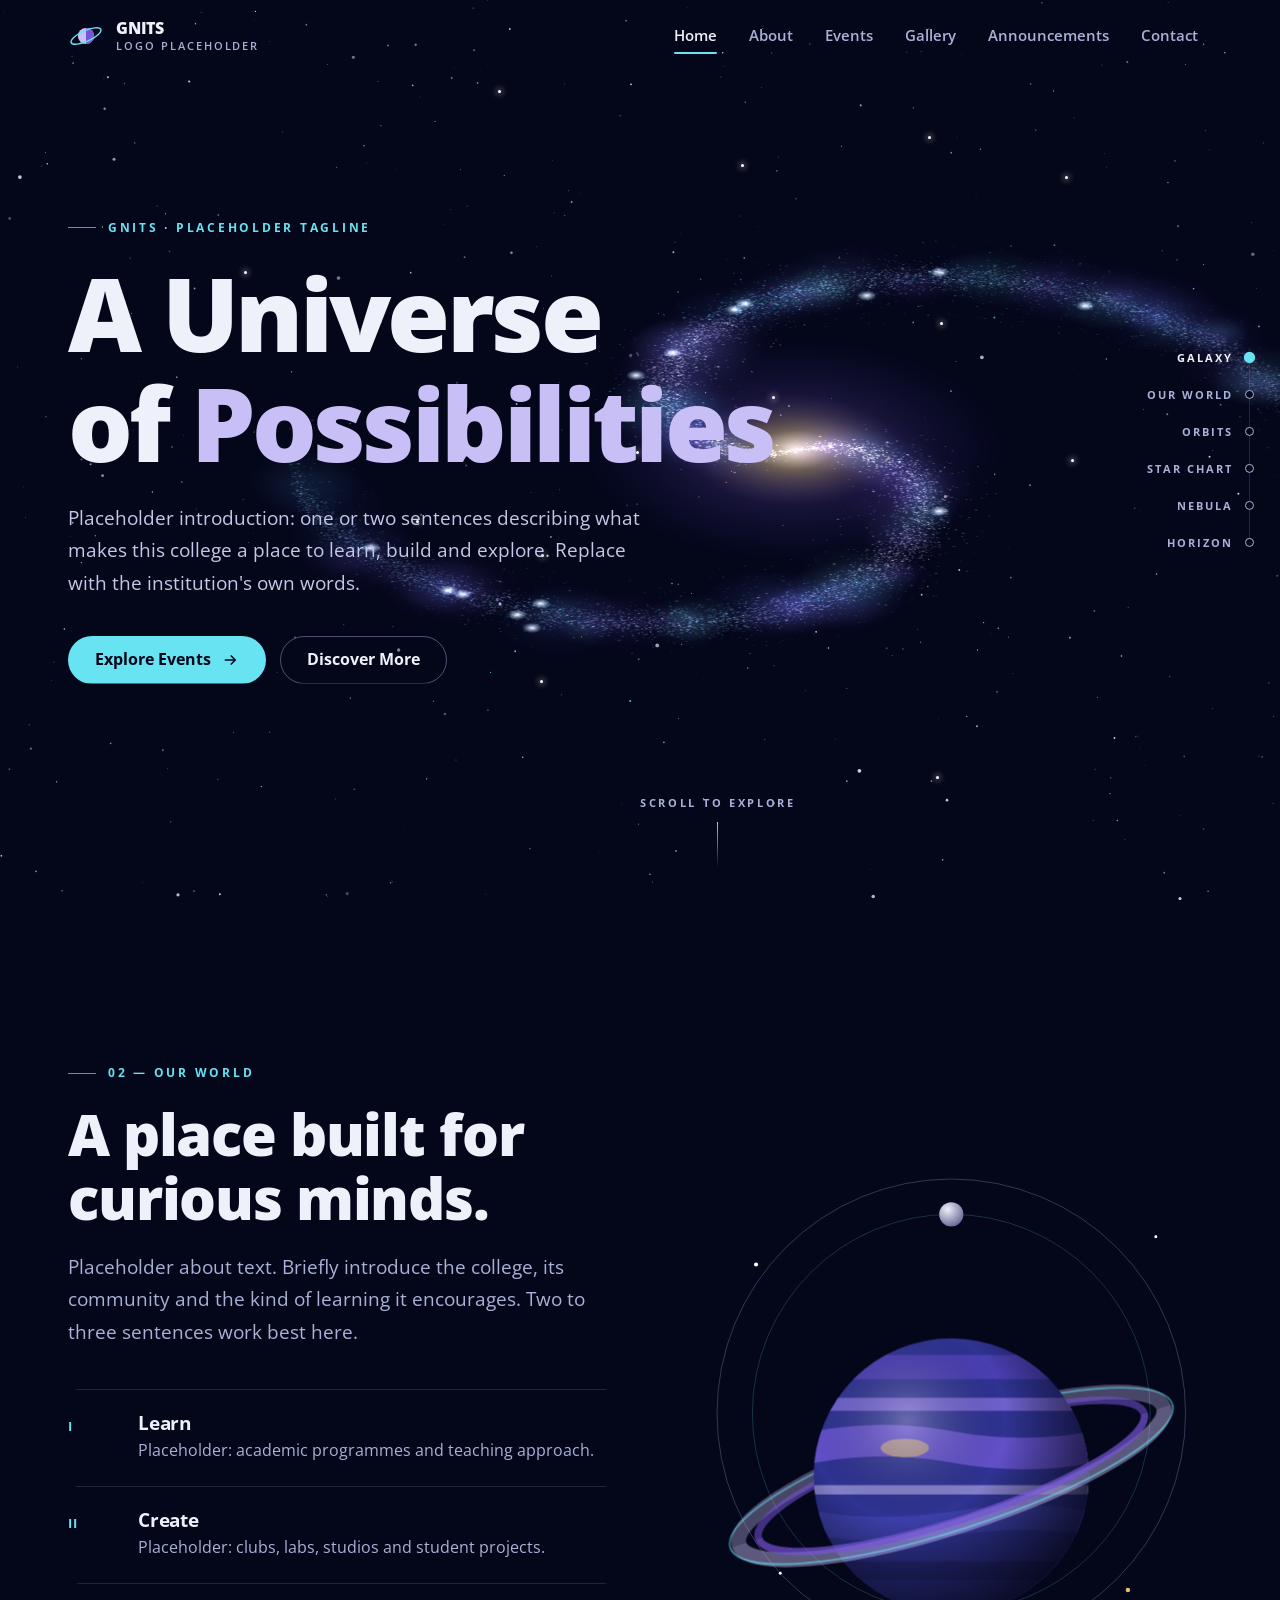
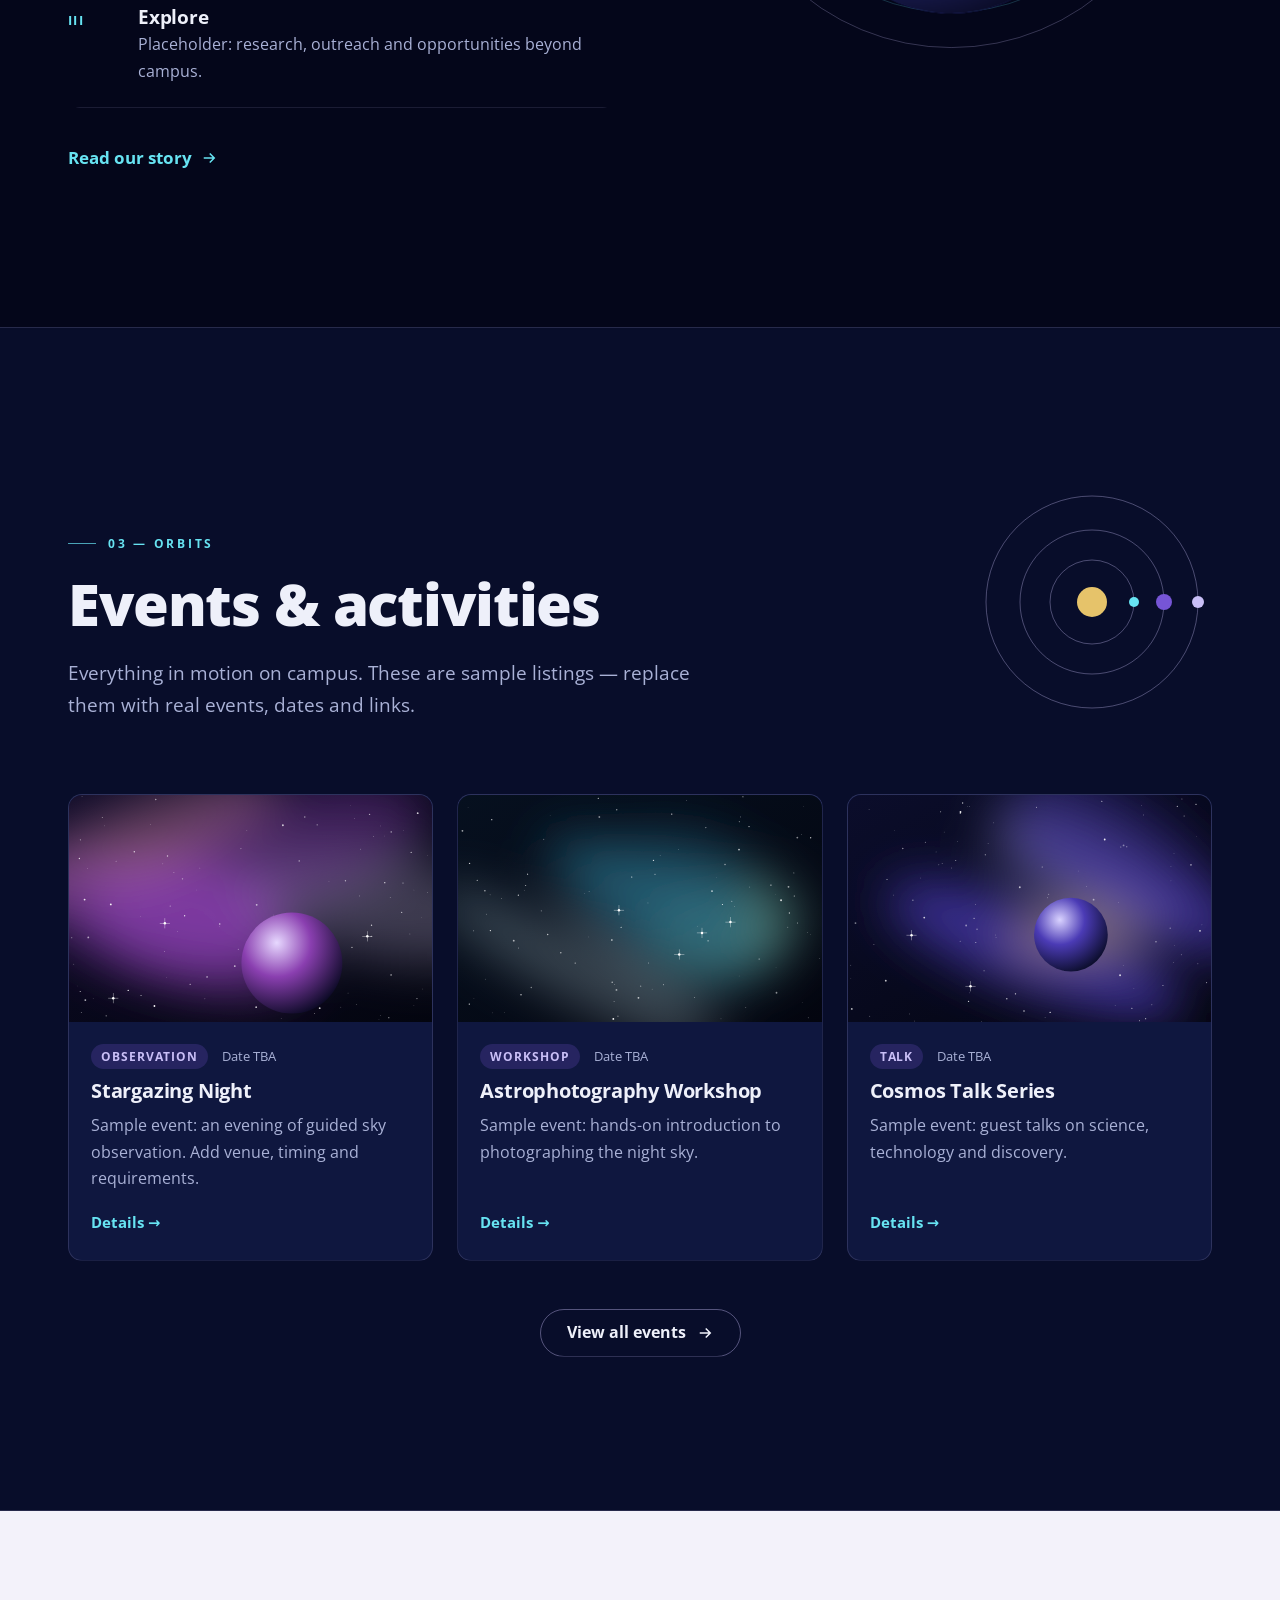
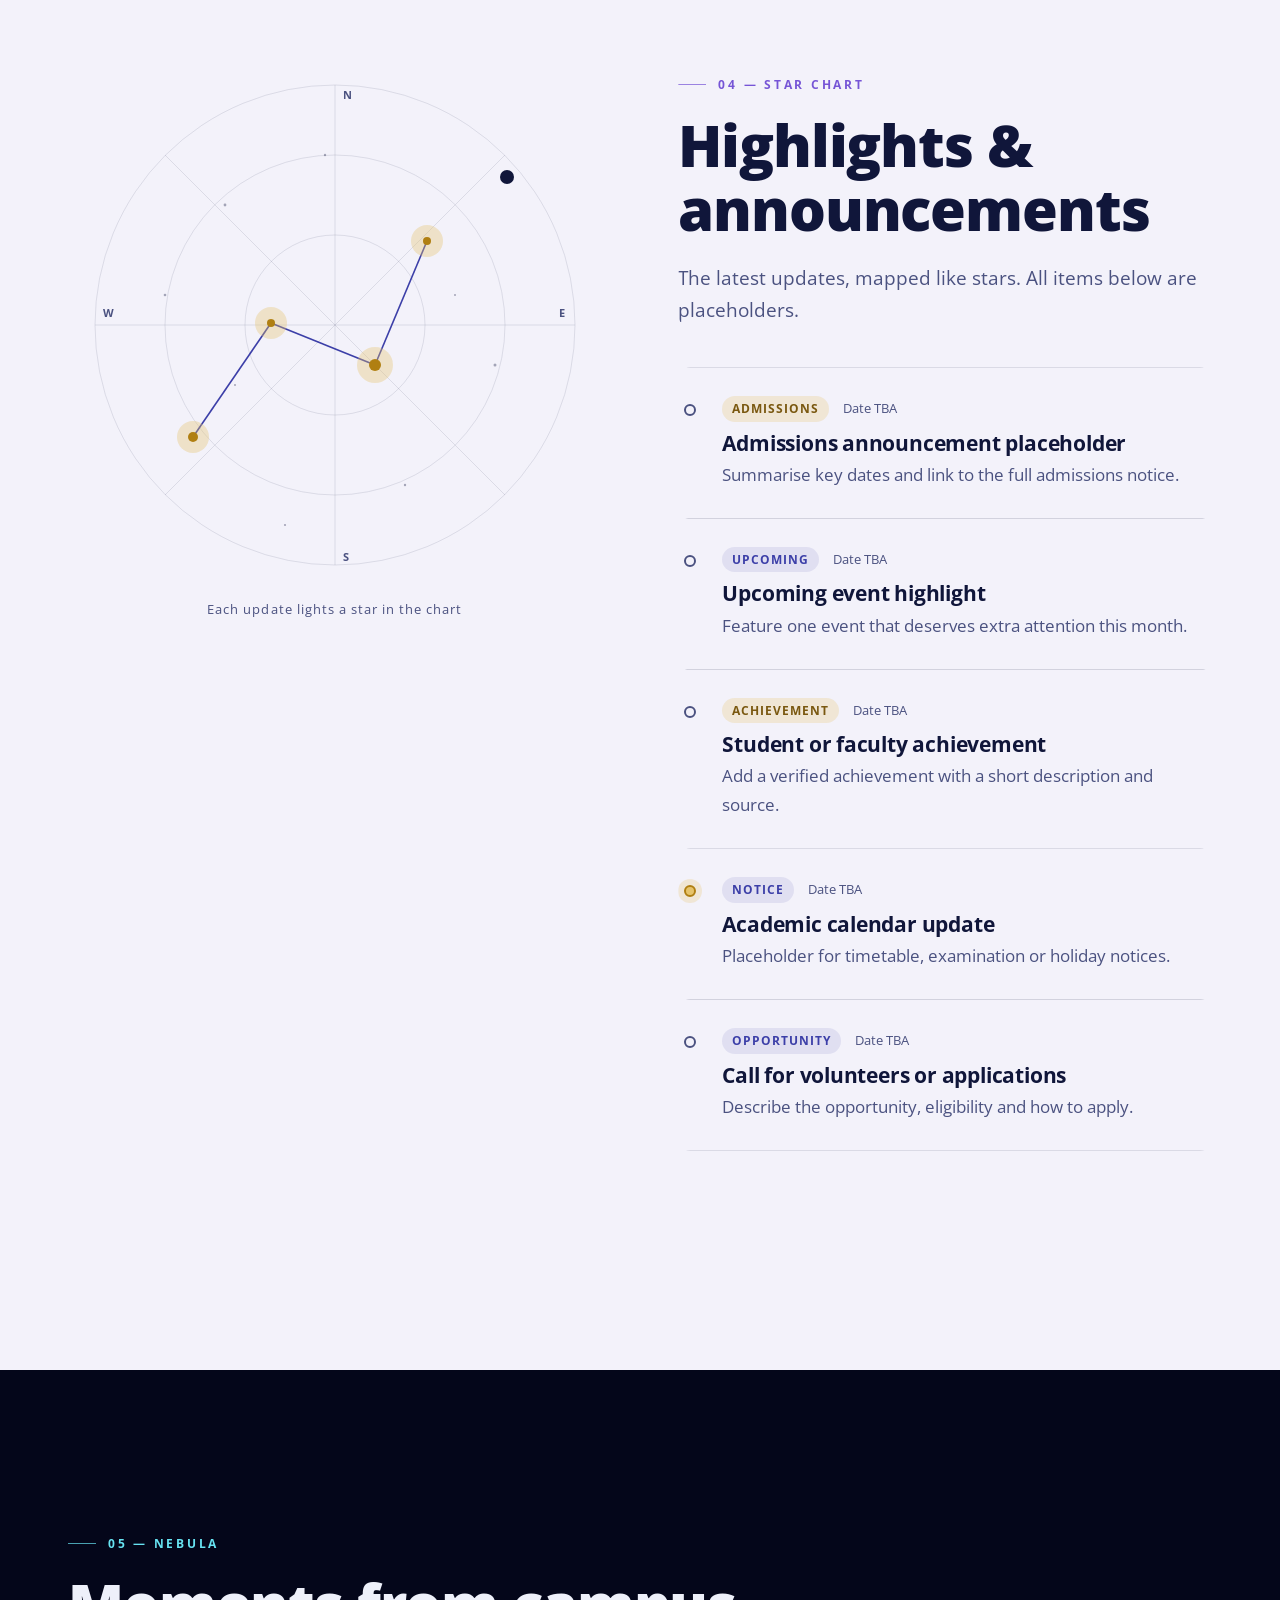
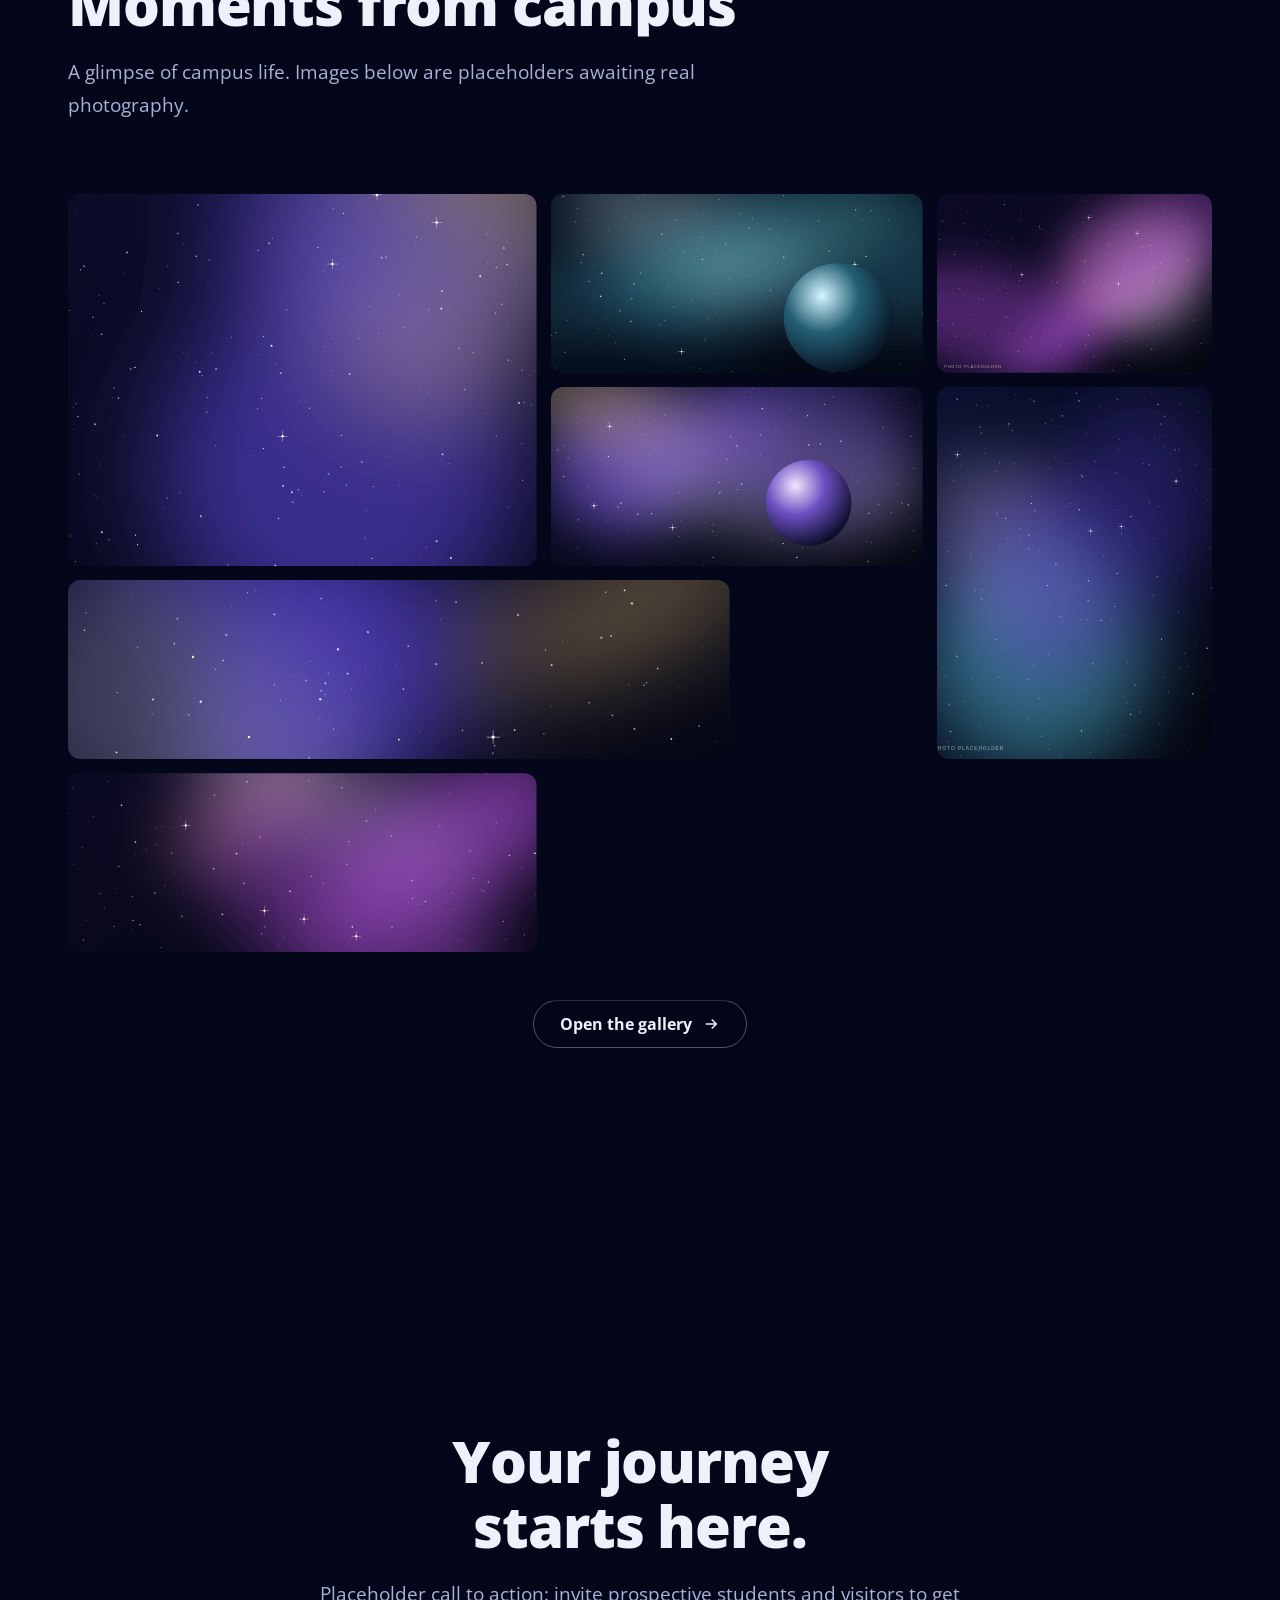
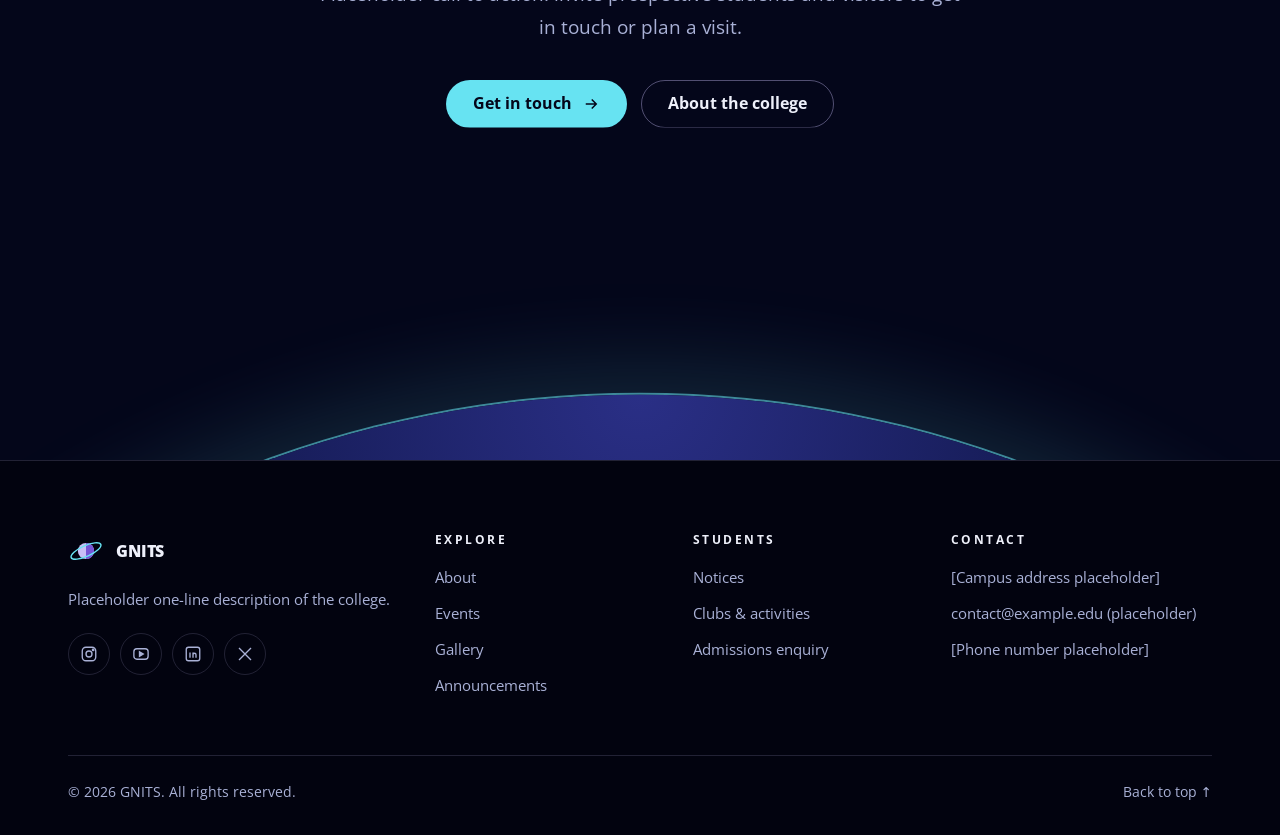
==== index.html @ ad872354 "Initial commit" ====
<!doctype html>
<html lang="en">
<head>
  <meta charset="utf-8">
  <meta name="viewport" content="width=device-width, initial-scale=1">
  <title>GNITS — A Universe of Possibilities</title>
  <meta name="description" content="Placeholder description for GNITS: programmes, events, announcements and campus life.">
  <meta name="theme-color" content="#04061a">
  <link rel="icon" href="assets/img/favicon.svg" type="image/svg+xml">
  <link rel="preconnect" href="https://fonts.googleapis.com">
  <link rel="preconnect" href="https://fonts.gstatic.com" crossorigin>
  <link href="https://fonts.googleapis.com/css2?family=Open+Sans:wght@300..800&display=swap" rel="stylesheet">
  <link rel="stylesheet" href="assets/css/style.css">
  <script>
    // Hide reveal targets only when JS runs; fail open if main.js never initialises.
    document.documentElement.classList.add('js');
    setTimeout(function () { if (!window.__celestialReady) document.documentElement.classList.remove('js'); }, 2500);
  </script>
  <script src="assets/js/main.js" defer></script>
</head>
<body>
  <a class="skip-link" href="#main">Skip to content</a>
  <canvas class="starfield" aria-hidden="true"></canvas>

  <header class="site-header">
    <div class="container">
      <a class="brand" href="index.html" aria-label="GNITS home">
        <svg viewBox="0 0 40 40" aria-hidden="true"><circle cx="20" cy="20" r="9" fill="#c9bff7"/><path d="M20 11a9 9 0 0 1 0 18z" fill="#7655d6"/><ellipse cx="20" cy="20" rx="18" ry="6" fill="none" stroke="#67e3f2" stroke-width="1.6" transform="rotate(-24 20 20)"/></svg>
        <span class="brand-name">GNITS<small>Logo placeholder</small></span>
      </a>
      <button class="nav-toggle" type="button" aria-expanded="false" aria-controls="site-nav" aria-label="Open menu"><span></span><span></span><span></span></button>
      <nav class="site-nav" id="site-nav" aria-label="Main">
        <ul class="nav-list">
          <li><a href="index.html" aria-current="page">Home</a></li>
          <li><a href="about.html">About</a></li>
          <li><a href="events.html">Events</a></li>
          <li><a href="gallery.html">Gallery</a></li>
          <li><a href="announcements.html">Announcements</a></li>
          <li><a href="contact.html">Contact</a></li>
        </ul>
      </nav>
    </div>
  </header>

  <ol class="journey" aria-label="Page sections">
    <li><a href="#top" data-journey="top"><span>Galaxy</span></a></li>
    <li><a href="#about" data-journey="about"><span>Our world</span></a></li>
    <li><a href="#events" data-journey="events"><span>Orbits</span></a></li>
    <li><a href="#announcements" data-journey="announcements"><span>Star chart</span></a></li>
    <li><a href="#gallery" data-journey="gallery"><span>Nebula</span></a></li>
    <li><a href="#horizon" data-journey="horizon"><span>Horizon</span></a></li>
  </ol>

  <main id="main">
    <!-- 01 · Galaxy: hero -->
    <section class="hero" id="top" data-section data-twinkles>
      <div class="galaxy-wrap" data-galaxy aria-hidden="true">
        <div class="galaxy-tilt"><canvas width="1000" height="1000"></canvas></div>
      </div>
      <div class="container">
        <div class="hero-content">
          <p class="eyebrow" data-reveal="fade">GNITS · Placeholder tagline</p>
          <h1>
            <span class="line"><span data-reveal="rise" style="--d:1">A Universe</span></span>
            <span class="line"><span data-reveal="rise" style="--d:2">of <em>Possibilities</em></span></span>
          </h1>
          <p class="lead" data-reveal style="--d:4">Placeholder introduction: one or two sentences describing what makes this college a place to learn, build and explore. Replace with the institution's own words.</p>
          <div class="btn-row" data-reveal style="--d:5">
            <a class="btn btn-primary" href="#events">Explore Events
              <svg viewBox="0 0 24 24" fill="none" stroke="currentColor" stroke-width="2" aria-hidden="true"><path d="M5 12h14M13 6l6 6-6 6"/></svg></a>
            <a class="btn btn-ghost" href="#about">Discover More</a>
          </div>
        </div>
      </div>
      <a class="scroll-cue" href="#about" data-reveal="fade" style="--d:8">Scroll to explore<i></i></a>
    </section>

    <!-- 02 · A world comes into view: about -->
    <section class="section" id="about" data-section>
      <div class="container about-grid">
        <div>
          <p class="eyebrow" data-reveal>02 — Our world</p>
          <h2 class="h-section" data-reveal style="--d:1">A place built for curious minds.</h2>
          <p class="lead" data-reveal style="--d:2">Placeholder about text. Briefly introduce the college, its community and the kind of learning it encourages. Two to three sentences work best here.</p>
          <ul class="pillars">
            <li data-reveal style="--d:3"><span class="num">I</span><div><h3>Learn</h3><p>Placeholder: academic programmes and teaching approach.</p></div></li>
            <li data-reveal style="--d:4"><span class="num">II</span><div><h3>Create</h3><p>Placeholder: clubs, labs, studios and student projects.</p></div></li>
            <li data-reveal style="--d:5"><span class="num">III</span><div><h3>Explore</h3><p>Placeholder: research, outreach and opportunities beyond campus.</p></div></li>
          </ul>
          <div class="btn-row" data-reveal style="--d:6"><a class="text-link" href="about.html">Read our story
            <svg width="18" height="18" viewBox="0 0 24 24" fill="none" stroke="currentColor" stroke-width="2" aria-hidden="true"><path d="M5 12h14M13 6l6 6-6 6"/></svg></a></div>
        </div>

        <div class="planet-stage" data-reveal="right" data-inview>
          <svg viewBox="0 0 560 560" aria-hidden="true">
            <defs>
              <radialGradient id="pl-shade" cx="34%" cy="30%" r="80%">
                <stop offset="0" stop-color="#ffffff" stop-opacity=".28"/>
                <stop offset=".45" stop-color="#000" stop-opacity="0"/>
                <stop offset="1" stop-color="#02030f" stop-opacity=".9"/>
              </radialGradient>
              <radialGradient id="moon-g" cx="35%" cy="30%" r="80%"><stop offset="0" stop-color="#f1eefc"/><stop offset="1" stop-color="#5c5f8f"/></radialGradient>
              <clipPath id="pl-clip"><circle cx="280" cy="280" r="148"/></clipPath>
            </defs>
            <circle class="draw" pathLength="1" cx="280" cy="280" r="252" fill="none" stroke="#c9bff7" stroke-opacity=".28"/>
            <circle class="draw" pathLength="1" cx="280" cy="280" r="214" fill="none" stroke="#67e3f2" stroke-opacity=".22" style="--d:2"/>
            <g class="orbit-moon"><circle cx="280" cy="66" r="13" fill="url(#moon-g)"/></g>
            <circle class="pop" cx="70" cy="120" r="2.2" fill="#fff" style="--d:1"/>
            <circle class="pop" cx="500" cy="90" r="1.6" fill="#fff" style="--d:2"/>
            <circle class="pop" cx="470" cy="470" r="2.4" fill="#e6c36a" style="--d:3"/>
            <circle class="pop" cx="96" cy="452" r="1.6" fill="#fff" style="--d:4"/>

            <g class="planet-float" data-parallax="-0.08">
              <g transform="rotate(-18 280 280)" fill="none">
                <path d="M40 280 A240 54 0 0 1 520 280" stroke="#c9bff7" stroke-opacity=".35" stroke-width="16"/>
                <path d="M62 280 A218 48 0 0 1 498 280" stroke="#7655d6" stroke-opacity=".55" stroke-width="8"/>
                <path d="M30 280 A250 58 0 0 1 530 280" stroke="#67e3f2" stroke-opacity=".5" stroke-width="2"/>
              </g>
              <g clip-path="url(#pl-clip)">
                <rect x="120" y="120" width="320" height="320" fill="#2f3392"/>
                <g class="planet-bands">
                  <g id="bands">
                    <rect x="132" y="150" width="300" height="26" fill="#4a3fb2"/>
                    <rect x="132" y="196" width="300" height="14" fill="#8a76e6" opacity=".7"/>
                    <path d="M132 232 q75 -14 150 0 t150 0 v34 q-75 14 -150 0 t-150 0z" fill="#6250c9"/>
                    <rect x="132" y="290" width="300" height="10" fill="#c9bff7" opacity=".55"/>
                    <path d="M132 318 q75 12 150 0 t150 0 v26 q-75 -12 -150 0 t-150 0z" fill="#3c3fa8"/>
                    <ellipse cx="230" cy="250" rx="26" ry="10" fill="#e6c36a" opacity=".55"/>
                    <rect x="132" y="372" width="300" height="20" fill="#26297a"/>
                  </g>
                  <use href="#bands" x="300"/>
                </g>
                <circle cx="280" cy="280" r="148" fill="url(#pl-shade)"/>
              </g>
              <g transform="rotate(-18 280 280)" fill="none">
                <path d="M40 280 A240 54 0 0 0 520 280" stroke="#c9bff7" stroke-opacity=".45" stroke-width="16"/>
                <path d="M62 280 A218 48 0 0 0 498 280" stroke="#7655d6" stroke-opacity=".7" stroke-width="8"/>
                <path d="M30 280 A250 58 0 0 0 530 280" stroke="#67e3f2" stroke-opacity=".6" stroke-width="2"/>
              </g>
            </g>
          </svg>
        </div>
      </div>
    </section>

    <!-- 03 · Orbits: events -->
    <section class="section band" id="events" data-section>
      <div class="container">
        <div class="section-head">
          <div>
            <p class="eyebrow" data-reveal>03 — Orbits</p>
            <h2 class="h-section" data-reveal style="--d:1">Events &amp; activities</h2>
            <p class="lead" data-reveal style="--d:2">Everything in motion on campus. These are sample listings — replace them with real events, dates and links.</p>
          </div>
          <svg class="orrery" viewBox="0 0 240 240" data-inview aria-hidden="true">
            <circle class="ring draw" pathLength="1" cx="120" cy="120" r="42"/>
            <circle class="ring draw" pathLength="1" cx="120" cy="120" r="72" style="--d:2"/>
            <circle class="ring draw" pathLength="1" cx="120" cy="120" r="106" style="--d:4"/>
            <circle class="pop" cx="120" cy="120" r="15" fill="#e6c36a"/>
            <g class="arm" style="animation-duration:14s"><circle class="pop" cx="162" cy="120" r="5" fill="#67e3f2" style="--d:2"/></g>
            <g class="arm" style="animation-duration:26s;animation-delay:-9s"><circle class="pop" cx="192" cy="120" r="8" fill="#7655d6" style="--d:4"/></g>
            <g class="arm" style="animation-duration:44s;animation-delay:-20s"><circle class="pop" cx="226" cy="120" r="6" fill="#c9bff7" style="--d:6"/></g>
          </svg>
        </div>

        <div class="card-grid" data-stagger>
          <article class="card" data-reveal>
            <div class="card-media"><img src="assets/img/event-1.svg" alt="" width="640" height="400" loading="lazy"></div>
            <div class="card-body">
              <div class="card-meta"><span class="chip">Observation</span><span>Date TBA</span></div>
              <h3><a href="events.html#stargazing-night">Stargazing Night</a></h3>
              <p>Sample event: an evening of guided sky observation. Add venue, timing and requirements.</p>
              <span class="text-link" aria-hidden="true">Details →</span>
            </div>
          </article>
          <article class="card" data-reveal>
            <div class="card-media"><img src="assets/img/event-2.svg" alt="" width="640" height="400" loading="lazy"></div>
            <div class="card-body">
              <div class="card-meta"><span class="chip">Workshop</span><span>Date TBA</span></div>
              <h3><a href="events.html#astrophotography">Astrophotography Workshop</a></h3>
              <p>Sample event: hands-on introduction to photographing the night sky.</p>
              <span class="text-link" aria-hidden="true">Details →</span>
            </div>
          </article>
          <article class="card" data-reveal>
            <div class="card-media"><img src="assets/img/event-3.svg" alt="" width="640" height="400" loading="lazy"></div>
            <div class="card-body">
              <div class="card-meta"><span class="chip">Talk</span><span>Date TBA</span></div>
              <h3><a href="events.html#cosmos-talks">Cosmos Talk Series</a></h3>
              <p>Sample event: guest talks on science, technology and discovery.</p>
              <span class="text-link" aria-hidden="true">Details →</span>
            </div>
          </article>
        </div>
        <div class="section-foot" data-reveal><a class="btn btn-ghost" href="events.html">View all events
          <svg viewBox="0 0 24 24" fill="none" stroke="currentColor" stroke-width="2" aria-hidden="true"><path d="M5 12h14M13 6l6 6-6 6"/></svg></a></div>
      </div>
    </section>

    <!-- 04 · Star chart: highlights & announcements (light section) -->
    <section class="section on-light" id="announcements" data-section data-theme="light">
      <div class="container chart-grid">
        <div class="chart-sticky" data-reveal="scale" data-inview data-chart>
          <svg class="star-chart" viewBox="0 0 520 520" aria-hidden="true">
            <g class="grid">
              <circle class="draw" pathLength="1" cx="260" cy="260" r="240"/>
              <circle class="draw" pathLength="1" cx="260" cy="260" r="170" style="--d:1"/>
              <circle class="draw" pathLength="1" cx="260" cy="260" r="90" style="--d:2"/>
              <line class="draw" pathLength="1" x1="20" y1="260" x2="500" y2="260" style="--d:3"/>
              <line class="draw" pathLength="1" x1="260" y1="20" x2="260" y2="500" style="--d:3"/>
              <line class="draw" pathLength="1" x1="90" y1="90" x2="430" y2="430" style="--d:4"/>
              <line class="draw" pathLength="1" x1="430" y1="90" x2="90" y2="430" style="--d:4"/>
            </g>
            <text x="268" y="34">N</text><text x="484" y="252">E</text><text x="268" y="496">S</text><text x="28" y="252">W</text>
            <g fill="#10163a" opacity=".35">
              <circle cx="150" cy="140" r="1.4"/><circle cx="330" cy="420" r="1.2"/><circle cx="420" cy="300" r="1.5"/><circle cx="210" cy="460" r="1.1"/>
              <circle cx="90" cy="230" r="1.3"/><circle cx="380" cy="230" r="1"/><circle cx="250" cy="90" r="1.2"/><circle cx="160" cy="320" r="1"/>
            </g>
            <line class="const-line" pathLength="1" x1="118" y1="372" x2="196" y2="258"/>
            <line class="const-line" pathLength="1" x1="196" y1="258" x2="300" y2="300"/>
            <line class="const-line" pathLength="1" x1="300" y1="300" x2="352" y2="176"/>
            <line class="const-line" pathLength="1" x1="352" y1="176" x2="432" y2="112"/>
            <g class="c-star"><circle class="star-halo" cx="118" cy="372" r="16"/><circle class="star" cx="118" cy="372" r="5"/></g>
            <g class="c-star"><circle class="star-halo" cx="196" cy="258" r="16"/><circle class="star" cx="196" cy="258" r="4"/></g>
            <g class="c-star"><circle class="star-halo" cx="300" cy="300" r="18"/><circle class="star" cx="300" cy="300" r="6"/></g>
            <g class="c-star"><circle class="star-halo" cx="352" cy="176" r="16"/><circle class="star" cx="352" cy="176" r="4"/></g>
            <g class="c-star"><circle class="star-halo" cx="432" cy="112" r="20"/><circle class="star" cx="432" cy="112" r="7"/></g>
          </svg>
          <p class="chart-caption">Each update lights a star in the chart</p>
        </div>

        <div>
          <p class="eyebrow" data-reveal>04 — Star chart</p>
          <h2 class="h-section" data-reveal style="--d:1">Highlights &amp; announcements</h2>
          <p class="lead" data-reveal style="--d:2">The latest updates, mapped like stars. All items below are placeholders.</p>
          <ol class="notice-list">
            <li class="notice" data-notice="0" data-reveal>
              <div class="notice-meta"><span class="chip gold">Admissions</span><time>Date TBA</time></div>
              <h3>Admissions announcement placeholder</h3>
              <p>Summarise key dates and link to the full admissions notice.</p>
            </li>
            <li class="notice" data-notice="1" data-reveal>
              <div class="notice-meta"><span class="chip">Upcoming</span><time>Date TBA</time></div>
              <h3>Upcoming event highlight</h3>
              <p>Feature one event that deserves extra attention this month.</p>
            </li>
            <li class="notice" data-notice="2" data-reveal>
              <div class="notice-meta"><span class="chip gold">Achievement</span><time>Date TBA</time></div>
              <h3>Student or faculty achievement</h3>
              <p>Add a verified achievement with a short description and source.</p>
            </li>
            <li class="notice" data-notice="3" data-reveal>
              <div class="notice-meta"><span class="chip">Notice</span><time>Date TBA</time></div>
              <h3>Academic calendar update</h3>
              <p>Placeholder for timetable, examination or holiday notices.</p>
            </li>
            <li class="notice" data-notice="4" data-reveal>
              <div class="notice-meta"><span class="chip">Opportunity</span><time>Date TBA</time></div>
              <h3>Call for volunteers or applications</h3>
              <p>Describe the opportunity, eligibility and how to apply.</p>
            </li>
          </ol>
          <div class="btn-row" data-reveal><a class="text-link" href="announcements.html">All announcements
            <svg width="18" height="18" viewBox="0 0 24 24" fill="none" stroke="currentColor" stroke-width="2" aria-hidden="true"><path d="M5 12h14M13 6l6 6-6 6"/></svg></a></div>
        </div>
      </div>
    </section>

    <!-- 05 · Nebula: gallery -->
    <section class="section" id="gallery" data-section>
      <div class="container">
        <div class="section-head">
          <div>
            <p class="eyebrow" data-reveal>05 — Nebula</p>
            <h2 class="h-section" data-reveal style="--d:1">Moments from campus</h2>
            <p class="lead" data-reveal style="--d:2">A glimpse of campus life. Images below are placeholders awaiting real photography.</p>
          </div>
        </div>
        <div class="gallery-grid" data-stagger>
          <figure class="g-item g-a" data-reveal="mask"><img src="assets/img/gallery-1.svg" alt="Placeholder for a campus life photograph" width="800" height="1000" loading="lazy"></figure>
          <figure class="g-item g-b" data-reveal="mask"><img src="assets/img/gallery-2.svg" alt="Placeholder for an event photograph" width="900" height="600" loading="lazy"></figure>
          <figure class="g-item g-c" data-reveal="mask"><img src="assets/img/gallery-3.svg" alt="Placeholder for a club activity photograph" width="900" height="600" loading="lazy"></figure>
          <figure class="g-item g-e" data-reveal="mask"><img src="assets/img/gallery-5.svg" alt="Placeholder for a workshop photograph" width="900" height="600" loading="lazy"></figure>
          <figure class="g-item g-d" data-reveal="mask"><img src="assets/img/gallery-6.svg" alt="Placeholder for a campus building photograph" width="800" height="1000" loading="lazy"></figure>
          <figure class="g-item g-f" data-reveal="mask"><img src="assets/img/gallery-7.svg" alt="Placeholder for a group photograph" width="900" height="600" loading="lazy"></figure>
          <figure class="g-item g-g" data-reveal="mask"><img src="assets/img/gallery-9.svg" alt="Placeholder for an observation night photograph" width="900" height="600" loading="lazy"></figure>
        </div>
        <div class="section-foot" data-reveal><a class="btn btn-ghost" href="gallery.html">Open the gallery
          <svg viewBox="0 0 24 24" fill="none" stroke="currentColor" stroke-width="2" aria-hidden="true"><path d="M5 12h14M13 6l6 6-6 6"/></svg></a></div>
      </div>
    </section>

    <!-- 06 · Horizon: closing call to action -->
    <section class="horizon" id="horizon" data-section data-rise>
      <div class="container">
        <p class="eyebrow" data-reveal>06 — Horizon</p>
        <h2 class="h-section" data-reveal style="--d:1">Your journey starts here.</h2>
        <p class="lead" data-reveal style="--d:2">Placeholder call to action: invite prospective students and visitors to get in touch or plan a visit.</p>
        <div class="btn-row" data-reveal style="--d:3">
          <a class="btn btn-primary" href="contact.html">Get in touch
            <svg viewBox="0 0 24 24" fill="none" stroke="currentColor" stroke-width="2" aria-hidden="true"><path d="M5 12h14M13 6l6 6-6 6"/></svg></a>
          <a class="btn btn-ghost" href="about.html">About the college</a>
        </div>
      </div>
      <div class="horizon-planet" aria-hidden="true"></div>
    </section>
  </main>

  <footer class="site-footer">
    <div class="container">
      <div class="footer-grid">
        <div>
          <a class="brand" href="index.html" aria-label="GNITS home">
            <svg viewBox="0 0 40 40" aria-hidden="true"><circle cx="20" cy="20" r="9" fill="#c9bff7"/><path d="M20 11a9 9 0 0 1 0 18z" fill="#7655d6"/><ellipse cx="20" cy="20" rx="18" ry="6" fill="none" stroke="#67e3f2" stroke-width="1.6" transform="rotate(-24 20 20)"/></svg>
            <span class="brand-name">GNITS</span>
          </a>
          <p>Placeholder one-line description of the college.</p>
          <div class="social">
            <a href="#" aria-label="Instagram (link to be added)"><svg viewBox="0 0 24 24" fill="none" stroke="currentColor" stroke-width="1.8" aria-hidden="true"><rect x="3" y="3" width="18" height="18" rx="5"/><circle cx="12" cy="12" r="4"/><circle cx="17.5" cy="6.5" r="1" fill="currentColor"/></svg></a>
            <a href="#" aria-label="YouTube (link to be added)"><svg viewBox="0 0 24 24" fill="none" stroke="currentColor" stroke-width="1.8" aria-hidden="true"><rect x="2.5" y="5" width="19" height="14" rx="4"/><path d="M10 9l5 3-5 3z" fill="currentColor"/></svg></a>
            <a href="#" aria-label="LinkedIn (link to be added)"><svg viewBox="0 0 24 24" fill="none" stroke="currentColor" stroke-width="1.8" aria-hidden="true"><rect x="3" y="3" width="18" height="18" rx="3"/><path d="M8 10v7M8 7v.01M12 17v-4a2 2 0 0 1 4 0v4M12 10v7"/></svg></a>
            <a href="#" aria-label="X (link to be added)"><svg viewBox="0 0 24 24" fill="none" stroke="currentColor" stroke-width="1.8" aria-hidden="true"><path d="M4 4l16 16M20 4L4 20"/></svg></a>
          </div>
        </div>
        <div>
          <h2>Explore</h2>
          <ul><li><a href="about.html">About</a></li><li><a href="events.html">Events</a></li><li><a href="gallery.html">Gallery</a></li><li><a href="announcements.html">Announcements</a></li></ul>
        </div>
        <div>
          <h2>Students</h2>
          <ul><li><a href="announcements.html">Notices</a></li><li><a href="events.html">Clubs &amp; activities</a></li><li><a href="contact.html">Admissions enquiry</a></li></ul>
        </div>
        <div>
          <h2>Contact</h2>
          <ul>
            <li>[Campus address placeholder]</li>
            <li><a href="mailto:contact@example.edu">contact@example.edu</a> (placeholder)</li>
            <li>[Phone number placeholder]</li>
          </ul>
        </div>
      </div>
      <div class="footer-bottom">
        <p>© <span data-year>2026</span> GNITS. All rights reserved.</p>
        <p><a href="#top">Back to top ↑</a></p>
      </div>
    </div>
  </footer>
</body>
</html>
---- assets/css/style.css ----
/* ==========================================================================
   Celestial — college website stylesheet
   Sections: tokens · base · layout · header/nav · hero · sections ·
             components · inner pages · footer · motion · responsive
   ========================================================================== */

:root {
  --navy-950: #04061a;
  --navy-900: #080d2a;
  --navy-800: #0f173f;
  --navy-700: #18225a;
  --indigo: #3c3fa8;
  --violet: #7655d6;
  --cyan: #67e3f2;
  --lavender: #c9bff7;
  --gold: #e6c36a;

  --text: #eef0fa;
  --muted: #a9b1d6;
  --line: rgba(201, 191, 247, 0.16);

  --paper: #f3f2fa;
  --paper-2: #e7e5f4;
  --ink: #10163a;
  --ink-muted: #4b5280;
  --ink-line: rgba(16, 22, 58, 0.14);

  --font: "Open Sans", system-ui, -apple-system, "Segoe UI", Roboto, sans-serif;
  --ease: cubic-bezier(0.2, 0.7, 0.1, 1);
  --radius: 14px;
  --gutter: clamp(16px, 4vw, 48px);
  --max: 1240px;
  --header-h: 72px;
}

/* ---------- Base ---------- */
*,
*::before,
*::after { box-sizing: border-box; }

html { scroll-behavior: smooth; scroll-padding-top: calc(var(--header-h) + 12px); -webkit-text-size-adjust: 100%; }

body {
  margin: 0;
  font-family: var(--font);
  font-size: 1.0625rem;
  line-height: 1.7;
  color: var(--text);
  background: var(--navy-950);
  overflow-x: hidden;
  -webkit-font-smoothing: antialiased;
}

img, svg, canvas { display: block; max-width: 100%; }
img { height: auto; }
a { color: inherit; }
h1, h2, h3, h4 { margin: 0; line-height: 1.12; font-weight: 800; letter-spacing: -0.02em; }
p { margin: 0; }
button { font: inherit; }

:focus-visible { outline: 2px solid var(--cyan); outline-offset: 3px; border-radius: 4px; }
.on-light :focus-visible { outline-color: var(--violet); }

.skip-link {
  position: absolute; left: 16px; top: -60px; z-index: 200;
  padding: 10px 18px; background: var(--cyan); color: var(--navy-950);
  font-weight: 700; border-radius: 8px; text-decoration: none;
}
.skip-link:focus { top: 12px; }

.visually-hidden {
  position: absolute !important; width: 1px; height: 1px; overflow: hidden;
  clip: rect(0 0 0 0); white-space: nowrap;
}

/* Fixed, once-drawn starfield behind every page */
.starfield { position: fixed; inset: 0; width: 100%; height: 100%; z-index: -1; pointer-events: none; }

/* ---------- Layout ---------- */
.container { width: 100%; max-width: var(--max); margin: 0 auto; padding: 0 var(--gutter); }
.section { position: relative; padding: clamp(88px, 12vw, 160px) 0; }

.eyebrow {
  display: inline-flex; align-items: center; gap: 12px;
  font-size: 0.78rem; font-weight: 700; letter-spacing: 0.22em; text-transform: uppercase;
  color: var(--cyan);
}
.eyebrow::before { content: ""; width: 28px; height: 1px; background: currentColor; opacity: 0.7; }
.on-light .eyebrow { color: var(--violet); }

.h-section { font-size: clamp(2.1rem, 4.6vw, 3.6rem); margin-top: 18px; }
.lead { font-size: clamp(1.08rem, 1.5vw, 1.25rem); color: var(--muted); max-width: 60ch; margin-top: 20px; }
.on-light .lead { color: var(--ink-muted); }

.placeholder-note {
  display: inline-block; margin-top: 16px; padding: 3px 10px; border: 1px dashed currentColor;
  border-radius: 999px; font-size: 0.75rem; letter-spacing: 0.06em; color: var(--gold);
}
.on-light .placeholder-note { color: #8a6516; }

/* ---------- Buttons ---------- */
.btn {
  display: inline-flex; align-items: center; gap: 10px;
  min-height: 48px; padding: 0 26px; border-radius: 999px;
  font-weight: 700; font-size: 0.98rem; text-decoration: none; cursor: pointer;
  border: 1px solid transparent;
  transition: transform 0.25s var(--ease), background-color 0.25s, color 0.25s, border-color 0.25s;
}
.btn svg { width: 18px; height: 18px; transition: transform 0.25s var(--ease); }
.btn:hover svg { transform: translateX(4px); }
.btn-primary { background: var(--cyan); color: var(--navy-950); }
.btn-primary:hover { background: #8cecf7; transform: translateY(-2px); }
.btn-ghost { border-color: rgba(201, 191, 247, 0.4); color: var(--text); }
.btn-ghost:hover { border-color: var(--lavender); background: rgba(201, 191, 247, 0.08); }
.on-light .btn-ghost { border-color: var(--ink-line); color: var(--ink); }
.on-light .btn-ghost:hover { border-color: var(--violet); background: rgba(118, 85, 214, 0.06); }
.btn-row { display: flex; flex-wrap: wrap; gap: 14px; margin-top: 36px; }

.text-link {
  display: inline-flex; align-items: center; gap: 8px; font-weight: 700; text-decoration: none;
  color: var(--cyan); border-bottom: 1px solid transparent; transition: border-color 0.2s, gap 0.2s;
}
.text-link:hover { border-bottom-color: currentColor; gap: 12px; }
.on-light .text-link { color: var(--violet); }

/* ---------- Header / navigation ---------- */
.site-header {
  position: fixed; inset: 0 0 auto 0; z-index: 100; height: var(--header-h);
  transition: background-color 0.35s, border-color 0.35s;
  border-bottom: 1px solid transparent;
}
.site-header.is-scrolled { background: rgba(4, 6, 26, 0.92); border-bottom-color: var(--line); }
.site-header .container { height: 100%; display: flex; align-items: center; justify-content: space-between; gap: 24px; }

.brand { display: inline-flex; align-items: center; gap: 12px; text-decoration: none; font-weight: 800; letter-spacing: -0.01em; }
.brand svg { width: 36px; height: 36px; flex: none; }
.brand small { display: block; font-size: 0.68rem; font-weight: 600; letter-spacing: 0.18em; text-transform: uppercase; color: var(--muted); }
.brand-name { line-height: 1.2; font-size: 1rem; }

.nav-list { display: flex; gap: 4px; list-style: none; margin: 0; padding: 0; }
.nav-list a {
  position: relative; display: block; padding: 10px 14px; border-radius: 8px;
  font-size: 0.93rem; font-weight: 600; text-decoration: none; color: var(--muted);
  transition: color 0.2s;
}
.nav-list a::after {
  content: ""; position: absolute; left: 14px; right: 14px; bottom: 4px; height: 2px; border-radius: 2px;
  background: var(--cyan); transform: scaleX(0); transform-origin: left; transition: transform 0.3s var(--ease);
}
.nav-list a:hover, .nav-list a[aria-current="page"] { color: var(--text); }
.nav-list a:hover::after, .nav-list a[aria-current="page"]::after { transform: scaleX(1); }

.nav-toggle {
  display: none; width: 46px; height: 46px; border-radius: 50%;
  border: 1px solid var(--line); background: transparent; color: var(--text); cursor: pointer;
  position: relative; z-index: 120;
}
.nav-toggle span { position: absolute; left: 13px; right: 13px; height: 2px; background: currentColor; border-radius: 2px; transition: transform 0.3s var(--ease), opacity 0.2s; }
.nav-toggle span:nth-child(1) { top: 16px; }
.nav-toggle span:nth-child(2) { top: 22px; }
.nav-toggle span:nth-child(3) { top: 28px; }
.nav-open .nav-toggle span:nth-child(1) { transform: translateY(6px) rotate(45deg); }
.nav-open .nav-toggle span:nth-child(2) { opacity: 0; }
.nav-open .nav-toggle span:nth-child(3) { transform: translateY(-6px) rotate(-45deg); }

/* ---------- Journey rail (homepage) ---------- */
.journey {
  position: fixed; right: 26px; top: 50%; z-index: 50; transform: translateY(-50%);
  list-style: none; margin: 0; padding: 0; display: flex; flex-direction: column; gap: 18px;
}
.journey::before { content: ""; position: absolute; right: 4px; top: 6px; bottom: 6px; width: 1px; background: var(--line); }
.journey a { display: flex; align-items: center; justify-content: flex-end; gap: 12px; text-decoration: none; font-size: 0.7rem; font-weight: 700; letter-spacing: 0.18em; text-transform: uppercase; color: var(--muted); }
.journey a span { opacity: 0; transform: translateX(6px); transition: opacity 0.3s, transform 0.3s var(--ease); }
.journey a::after { content: ""; position: relative; width: 9px; height: 9px; border-radius: 50%; border: 1px solid var(--muted); background: var(--navy-950); transition: background 0.3s, border-color 0.3s, transform 0.3s; }
.journey a:hover span, .journey a:focus-visible span, .journey a.is-active span { opacity: 1; transform: none; }
.journey a.is-active { color: var(--text); }
.journey a.is-active::after { background: var(--cyan); border-color: var(--cyan); transform: scale(1.25); }
.journey.on-light-bg a { color: var(--ink-muted); }
.journey.on-light-bg a::after { background: var(--paper); border-color: var(--ink-muted); }
.journey.on-light-bg a.is-active { color: var(--ink); }
.journey.on-light-bg a.is-active::after { background: var(--violet); border-color: var(--violet); }

/* ---------- Hero ---------- */
.hero {
  position: relative; min-height: 100svh; display: flex; align-items: center;
  padding: calc(var(--header-h) + 40px) 0 120px; overflow: hidden; isolation: isolate;
}
.hero-content { position: relative; z-index: 2; max-width: 920px; }
.hero-content .lead { max-width: 52ch; }
.hero h1 { font-size: clamp(2.9rem, 8vw, 6.4rem); line-height: 1.02; letter-spacing: -0.035em; margin-top: 22px; }
.hero h1 .line { display: block; overflow: hidden; padding-bottom: 0.06em; white-space: nowrap; }
.hero h1 .line > span { display: inline-block; }
.hero h1 em { font-style: normal; color: var(--lavender); }
.hero .lead { color: #c3c9e8; }

.galaxy-wrap {
  position: absolute; z-index: -1; top: 50%; left: 62%;
  width: min(1100px, 105vw); aspect-ratio: 1; margin: calc(min(1100px, 105vw) / -2) 0 0 calc(min(1100px, 105vw) / -2);
  pointer-events: none; will-change: transform, opacity;
}
.galaxy-tilt { width: 100%; height: 100%; transform: rotateX(58deg) rotateZ(-24deg); opacity: calc(1 - var(--gp, 0) * 0.85); }
.galaxy-tilt canvas { width: 100%; height: 100%; animation: spin 340s linear infinite; }
@keyframes spin { to { transform: rotate(360deg); } }

.twinkle { position: absolute; width: 3px; height: 3px; border-radius: 50%; background: #fff; box-shadow: 0 0 6px 1px rgba(255, 255, 255, 0.6); animation: twinkle 5s ease-in-out infinite; z-index: 0; }
@keyframes twinkle { 0%, 100% { opacity: 0.15; transform: scale(0.6); } 50% { opacity: 1; transform: scale(1); } }

.scroll-cue {
  position: absolute; left: 50%; bottom: 32px; transform: translateX(-50%); z-index: 2;
  display: flex; flex-direction: column; align-items: center; gap: 10px;
  font-size: 0.7rem; font-weight: 700; letter-spacing: 0.24em; text-transform: uppercase; color: var(--muted); text-decoration: none;
}
.scroll-cue i { width: 1px; height: 46px; background: linear-gradient(var(--cyan), transparent); transform-origin: top; animation: cue 2.4s var(--ease) infinite; }
@keyframes cue { 0% { transform: scaleY(0); } 60% { transform: scaleY(1); opacity: 1; } 100% { transform: scaleY(1); opacity: 0; } }

/* ---------- About ---------- */
.about-grid { display: grid; grid-template-columns: 1.05fr 1fr; gap: clamp(40px, 6vw, 96px); align-items: center; }
.pillars { list-style: none; margin: 40px 0 0; padding: 0; display: grid; gap: 0; }
.pillars li { display: grid; grid-template-columns: 52px 1fr; gap: 18px; padding: 22px 0; border-top: 1px solid var(--line); }
.pillars li:last-child { border-bottom: 1px solid var(--line); }
.pillars .num { font-size: 0.8rem; font-weight: 700; color: var(--cyan); letter-spacing: 0.1em; padding-top: 4px; }
.pillars h3 { font-size: 1.2rem; font-weight: 700; letter-spacing: -0.01em; }
.pillars p { color: var(--muted); margin-top: 4px; font-size: 0.98rem; }

.planet-stage { position: relative; aspect-ratio: 1; width: 100%; max-width: 560px; justify-self: center; }
.planet-stage svg { width: 100%; height: 100%; overflow: visible; }
.planet-float { will-change: transform; }

/* rotating planet surface (bands translate inside a circular clip) */
.planet-bands { animation: bands 70s linear infinite; }
@keyframes bands { to { transform: translateX(-50%); } }
.orbit-moon { transform-origin: 280px 280px; animation: spin 26s linear infinite; }

/* ---------- Events ---------- */
.band { background: var(--navy-900); border-top: 1px solid var(--line); border-bottom: 1px solid var(--line); }
.section-head { display: grid; grid-template-columns: 1fr auto; gap: 40px; align-items: end; margin-bottom: clamp(44px, 6vw, 72px); }
.orrery { width: clamp(150px, 20vw, 240px); aspect-ratio: 1; }
.orrery .ring { fill: none; stroke: var(--lavender); stroke-opacity: 0.35; stroke-width: 1; }
.arm { transform-origin: 120px 120px; animation: spin linear infinite; }

.card-grid { display: grid; grid-template-columns: repeat(3, 1fr); gap: 24px; }
.card {
  position: relative; display: flex; flex-direction: column;
  background: var(--navy-800); border: 1px solid var(--line); border-radius: var(--radius); overflow: hidden;
  transition: transform 0.35s var(--ease), border-color 0.35s;
}
.card:hover, .card:focus-within { transform: translateY(-4px); border-color: rgba(103, 227, 242, 0.5); }
.card-media { aspect-ratio: 16 / 10; overflow: hidden; background: var(--navy-700); }
.card-media img { width: 100%; height: 100%; object-fit: cover; transition: transform 0.8s var(--ease); }
.card:hover .card-media img { transform: scale(1.05); }
.card-body { display: flex; flex-direction: column; gap: 10px; padding: 22px 22px 24px; flex: 1; }
.card-meta { display: flex; flex-wrap: wrap; align-items: center; gap: 10px 14px; font-size: 0.8rem; color: var(--muted); }
.chip { display: inline-block; padding: 3px 10px; border-radius: 999px; font-size: 0.72rem; font-weight: 700; letter-spacing: 0.08em; text-transform: uppercase; background: rgba(118, 85, 214, 0.22); color: var(--lavender); }
.card h3 { font-size: 1.28rem; font-weight: 700; letter-spacing: -0.01em; }
.card h3 a { text-decoration: none; }
.card h3 a::after { content: ""; position: absolute; inset: 0; } /* whole card clickable */
.card p { color: var(--muted); font-size: 0.97rem; }
.card .text-link { margin-top: auto; padding-top: 8px; font-size: 0.92rem; align-self: flex-start; }
.section-foot { margin-top: 48px; display: flex; justify-content: center; }

/* ---------- Star chart / announcements (light section) ---------- */
.on-light { background: var(--paper); color: var(--ink); }
.chart-grid { display: grid; grid-template-columns: 1fr 1fr; gap: clamp(40px, 6vw, 96px); align-items: start; }
.chart-sticky { position: sticky; top: calc(var(--header-h) + 40px); }
.star-chart { width: 100%; max-width: 520px; aspect-ratio: 1; margin: 0 auto; }
.star-chart .grid line, .star-chart .grid circle { fill: none; stroke: var(--ink); stroke-opacity: 0.1; stroke-width: 1; }
.star-chart .const-line { fill: none; stroke: var(--indigo); stroke-width: 1.6; stroke-dasharray: 1; stroke-dashoffset: 1; transition: stroke-dashoffset 1.1s var(--ease); }
.star-chart .const-line.is-drawn { stroke-dashoffset: 0; }
.star-chart .star { fill: var(--ink); transition: fill 0.4s; }
.star-chart .star-halo { fill: var(--gold); opacity: 0; transform-box: fill-box; transform-origin: center; transform: scale(0.4); transition: opacity 0.5s, transform 0.6s var(--ease); }
.star-chart .is-lit .star { fill: #b07f12; }
.star-chart .is-lit .star-halo { opacity: 0.35; transform: scale(1); }
.star-chart text { font-size: 11px; font-weight: 700; letter-spacing: 0.16em; fill: var(--ink-muted); }
.chart-caption { text-align: center; margin-top: 14px; font-size: 0.8rem; color: var(--ink-muted); letter-spacing: 0.08em; }

.notice-list { list-style: none; margin: 40px 0 0; padding: 0; }
.notice { position: relative; padding: 28px 0 28px 44px; border-top: 1px solid var(--ink-line); }
.notice:last-child { border-bottom: 1px solid var(--ink-line); }
.notice::before {
  content: ""; position: absolute; left: 6px; top: 36px; width: 12px; height: 12px; border-radius: 50%;
  border: 2px solid var(--ink-muted); background: var(--paper); transition: background 0.4s, border-color 0.4s, box-shadow 0.4s;
}
.notice.is-active::before { background: var(--gold); border-color: #b07f12; box-shadow: 0 0 0 6px rgba(230, 195, 106, 0.25); }
.notice-meta { display: flex; flex-wrap: wrap; gap: 8px 14px; align-items: center; font-size: 0.8rem; color: var(--ink-muted); }
.notice .chip { background: rgba(60, 63, 168, 0.1); color: var(--indigo); }
.notice .chip.gold { background: rgba(230, 195, 106, 0.25); color: #7a5810; }
.notice h3 { font-size: 1.3rem; font-weight: 700; margin-top: 10px; letter-spacing: -0.01em; }
.notice p { color: var(--ink-muted); margin-top: 6px; }

/* ---------- Gallery ---------- */
.gallery-grid { display: grid; grid-auto-flow: dense; grid-template-columns: repeat(12, 1fr); grid-auto-rows: clamp(120px, 14vw, 190px); gap: 14px; }
.g-item { position: relative; margin: 0; border-radius: 12px; overflow: hidden; background: var(--navy-800); }
.g-item img { width: 100%; height: 100%; object-fit: cover; transition: transform 0.9s var(--ease), filter 0.4s; }
.g-item:hover img { transform: scale(1.04); }
.g-item figcaption {
  position: absolute; left: 0; right: 0; bottom: 0; padding: 30px 16px 14px;
  font-size: 0.85rem; font-weight: 600; background: linear-gradient(transparent, rgba(4, 6, 26, 0.85));
}
.g-a { grid-column: span 5; grid-row: span 2; }
.g-b { grid-column: span 4; }
.g-c { grid-column: span 3; }
.g-d { grid-column: span 3; grid-row: span 2; }
.g-e { grid-column: span 4; }
.g-f { grid-column: span 7; }
.g-g { grid-column: span 5; }
.g-button { all: unset; display: block; width: 100%; height: 100%; cursor: zoom-in; }
.g-button:focus-visible { outline: 2px solid var(--cyan); outline-offset: -4px; }

/* ---------- Horizon (closing) ---------- */
.horizon { position: relative; overflow: hidden; padding: clamp(110px, 14vw, 180px) 0 clamp(200px, 26vw, 340px); text-align: center; }
.horizon .container { position: relative; z-index: 1; }
.horizon .h-section { max-width: 16ch; margin-left: auto; margin-right: auto; }
.horizon .lead { margin-left: auto; margin-right: auto; }
.horizon .btn-row { justify-content: center; }
.horizon-planet {
  position: absolute; left: 50%; bottom: 0; width: max(1600px, 170vw); aspect-ratio: 1; border-radius: 50%;
  translate: -50% calc(97% - var(--rise, 0) * 8%);
  background: radial-gradient(circle at 50% 0%, #2a2f86 0%, #141a52 18%, #070b26 40%);
  box-shadow: 0 -2px 0 rgba(103, 227, 242, 0.55), 0 -30px 90px rgba(103, 227, 242, 0.14);
  pointer-events: none;
}

/* ---------- Footer ---------- */
.site-footer { background: #02030f; border-top: 1px solid var(--line); padding: 72px 0 32px; font-size: 0.95rem; color: var(--muted); }
.footer-grid { display: grid; grid-template-columns: 1.5fr 1fr 1fr 1.2fr; gap: 40px; }
.site-footer h2 { font-size: 0.78rem; font-weight: 700; letter-spacing: 0.2em; text-transform: uppercase; color: var(--text); margin-bottom: 18px; }
.site-footer ul { list-style: none; margin: 0; padding: 0; display: grid; gap: 10px; }
.site-footer a { text-decoration: none; transition: color 0.2s; }
.site-footer a:hover { color: var(--cyan); }
.site-footer .brand { color: var(--text); margin-bottom: 18px; }
.social { display: flex; gap: 10px; margin-top: 20px; }
.social a { display: grid; place-items: center; width: 42px; height: 42px; border-radius: 50%; border: 1px solid var(--line); }
.social a:hover { border-color: var(--cyan); }
.social svg { width: 18px; height: 18px; }
.footer-bottom { display: flex; flex-wrap: wrap; justify-content: space-between; gap: 12px; margin-top: 56px; padding-top: 24px; border-top: 1px solid var(--line); font-size: 0.85rem; }

/* ---------- Inner pages ---------- */
.page-hero { position: relative; isolation: isolate; padding: calc(var(--header-h) + clamp(70px, 10vw, 120px)) 0 clamp(60px, 8vw, 100px); overflow: hidden; border-bottom: 1px solid var(--line); }
.page-hero h1 { font-size: clamp(2.6rem, 6.5vw, 4.8rem); margin-top: 16px; letter-spacing: -0.03em; max-width: 14ch; }
.page-hero .deco { position: absolute; right: max(-120px, -8vw); top: 50%; width: clamp(280px, 42vw, 560px); translate: 0 -46%; opacity: 0.9; pointer-events: none; z-index: -1; }
.breadcrumb { display: flex; gap: 8px; list-style: none; padding: 0; margin: 0; font-size: 0.85rem; color: var(--muted); }
.breadcrumb a { text-decoration: none; }
.breadcrumb a:hover { color: var(--cyan); }
.breadcrumb li + li::before { content: "/"; margin-right: 8px; opacity: 0.5; }

.prose { max-width: 70ch; }
.prose p + p { margin-top: 1.1em; }
.prose p { color: var(--muted); }
.on-light .prose p { color: var(--ink-muted); }

.two-col { display: grid; grid-template-columns: 1fr 1fr; gap: clamp(32px, 5vw, 80px); }
.panel { padding: 32px; border: 1px solid var(--line); border-radius: var(--radius); background: rgba(15, 23, 63, 0.6); }
.on-light .panel { background: #fff; border-color: var(--ink-line); }
.panel h3 { font-size: 1.3rem; margin-bottom: 12px; font-weight: 700; }

.timeline { list-style: none; margin: 40px 0 0; padding: 0 0 0 28px; border-left: 1px solid var(--ink-line); display: grid; gap: 36px; }
.timeline li { position: relative; }
.timeline li::before { content: ""; position: absolute; left: -34px; top: 8px; width: 11px; height: 11px; border-radius: 50%; background: var(--paper); border: 2px solid var(--violet); }
.timeline .when { font-size: 0.8rem; font-weight: 700; letter-spacing: 0.14em; color: var(--violet); text-transform: uppercase; }
.timeline h3 { font-size: 1.15rem; font-weight: 700; margin-top: 4px; }
.timeline p { color: var(--ink-muted); }

.people { display: grid; grid-template-columns: repeat(4, 1fr); gap: 24px; margin-top: 40px; }
.person { text-align: center; }
.person .avatar { aspect-ratio: 1; border-radius: 50%; border: 1px dashed var(--line); display: grid; place-items: center; color: var(--muted); font-size: 0.8rem; margin-bottom: 14px; background: radial-gradient(circle at 35% 30%, var(--navy-700), var(--navy-900)); }
.person h3 { font-size: 1.05rem; font-weight: 700; }
.person p { font-size: 0.88rem; color: var(--muted); }

.filters { display: flex; flex-wrap: wrap; gap: 10px; margin-bottom: 36px; }
.filter-btn { min-height: 42px; padding: 0 18px; border-radius: 999px; border: 1px solid var(--line); background: transparent; color: var(--muted); font-weight: 600; font-size: 0.9rem; cursor: pointer; transition: all 0.2s; }
.filter-btn:hover { color: var(--text); border-color: var(--lavender); }
.filter-btn[aria-pressed="true"] { background: var(--lavender); border-color: var(--lavender); color: var(--navy-950); }
.card[hidden] { display: none; }
.empty-msg { color: var(--muted); }

/* Contact */
.contact-list { list-style: none; padding: 0; margin: 28px 0 0; display: grid; gap: 22px; }
.contact-list li { display: grid; grid-template-columns: 44px 1fr; gap: 16px; align-items: start; }
.contact-list .ico { width: 44px; height: 44px; border-radius: 50%; display: grid; place-items: center; border: 1px solid var(--line); color: var(--cyan); }
.contact-list .ico svg { width: 18px; }
.contact-list strong { display: block; font-size: 0.78rem; letter-spacing: 0.16em; text-transform: uppercase; color: var(--text); }
.contact-list span { color: var(--muted); }

.form { display: grid; gap: 20px; }
.field { display: grid; gap: 8px; }
.field label { font-size: 0.9rem; font-weight: 600; }
.field input, .field select, .field textarea {
  width: 100%; min-height: 50px; padding: 12px 16px; border-radius: 10px;
  border: 1px solid rgba(201, 191, 247, 0.28); background: var(--navy-900); color: var(--text);
  font: inherit; font-size: 1rem; transition: border-color 0.2s;
}
.field textarea { min-height: 150px; resize: vertical; }
.field input:focus, .field select:focus, .field textarea:focus { outline: none; border-color: var(--cyan); box-shadow: 0 0 0 3px rgba(103, 227, 242, 0.2); }
.field .error { font-size: 0.85rem; color: #ffb4c4; min-height: 1em; }
.field [aria-invalid="true"] { border-color: #ff8fa8; }
.form-status { padding: 14px 18px; border-radius: 10px; background: rgba(103, 227, 242, 0.1); border: 1px solid rgba(103, 227, 242, 0.4); }
.form-status[hidden] { display: none; }

/* Lightbox */
.lightbox { width: min(1100px, 94vw); max-height: 92vh; padding: 0; border: 1px solid var(--line); border-radius: var(--radius); background: var(--navy-950); color: var(--text); }
.lightbox::backdrop { background: rgba(2, 3, 15, 0.86); }
.lightbox img { width: 100%; max-height: 74vh; object-fit: contain; background: #000; }
.lightbox-bar { display: flex; align-items: center; justify-content: space-between; gap: 12px; padding: 14px 18px; }
.lightbox-bar p { font-size: 0.95rem; }
.lightbox-ctrls { display: flex; gap: 8px; }
.icon-btn { width: 42px; height: 42px; border-radius: 50%; border: 1px solid var(--line); background: transparent; color: var(--text); cursor: pointer; display: grid; place-items: center; }
.icon-btn:hover { border-color: var(--cyan); }
.icon-btn svg { width: 18px; height: 18px; }

/* ==========================================================================
   Motion: scroll reveals. Hidden states only apply when JS is running
   (html.js), so content is always visible without scripts.
   ========================================================================== */
.js [data-reveal] {
  opacity: 0; transform: translate3d(0, 32px, 0);
  transition: opacity 0.9s var(--ease), transform 1.1s var(--ease), clip-path 1.2s var(--ease);
  transition-delay: calc(var(--d, 0) * 110ms);
}
.js [data-reveal="left"] { transform: translate3d(-56px, 0, 0); }
.js [data-reveal="right"] { transform: translate3d(80px, 0, 0) rotate(6deg); }
.js [data-reveal="scale"] { transform: scale(0.86); }
.js [data-reveal="fade"] { transform: none; }
.js [data-reveal="mask"] { opacity: 1; transform: none; clip-path: inset(100% 0 0 0 round 12px); }
.js [data-reveal="rise"] { opacity: 1; transform: translate3d(0, 110%, 0); }
.js [data-reveal].is-in { opacity: 1; transform: none; clip-path: inset(0 0 0 0 round 12px); }

/* SVG paths that draw themselves (use pathLength="1") */
.js .draw { stroke-dasharray: 1; stroke-dashoffset: 1; transition: stroke-dashoffset 2.2s var(--ease); transition-delay: calc(var(--d, 0) * 160ms); }
.js .is-in .draw, .js .draw.is-in { stroke-dashoffset: 0; }

/* Pop-in for small SVG elements (stars, planets) */
.js .pop { opacity: 0; transform-box: fill-box; transform-origin: center; transform: scale(0.2); transition: opacity 0.6s, transform 0.9s var(--ease); transition-delay: calc(var(--d, 0) * 120ms + 400ms); }
.js .is-in .pop { opacity: 1; transform: none; }

/* ---------- Responsive ---------- */
@media (max-width: 1100px) {
  .journey { display: none; }
  .card-grid { grid-template-columns: repeat(2, 1fr); }
  .footer-grid { grid-template-columns: 1fr 1fr; }
  .people { grid-template-columns: repeat(2, 1fr); }
}

@media (max-width: 900px) {
  .nav-toggle { display: block; }
  .site-nav {
    position: fixed; inset: 0; z-index: 110; display: flex; flex-direction: column; justify-content: center;
    padding: 100px var(--gutter) 40px; background: var(--navy-950);
    background-image: radial-gradient(1px 1px at 20% 30%, #fff 50%, transparent 51%), radial-gradient(1px 1px at 70% 20%, #fff 50%, transparent 51%), radial-gradient(1.5px 1.5px at 80% 70%, #fff 50%, transparent 51%), radial-gradient(1px 1px at 35% 80%, #fff 50%, transparent 51%), radial-gradient(1px 1px at 55% 55%, #fff 50%, transparent 51%);
    visibility: hidden; opacity: 0; transition: opacity 0.35s, visibility 0s 0.35s;
  }
  .nav-open .site-nav { visibility: visible; opacity: 1; transition: opacity 0.35s; }
  .nav-list { flex-direction: column; gap: 2px; }
  .nav-list a { font-size: clamp(1.8rem, 8vw, 2.6rem); font-weight: 800; color: var(--text); padding: 8px 0; letter-spacing: -0.02em; }
  .nav-list a::after { left: 0; right: auto; width: 40px; bottom: 6px; }
  .nav-list li { opacity: 0; transform: translateY(16px); transition: opacity 0.4s, transform 0.5s var(--ease); }
  .nav-open .nav-list li { opacity: 1; transform: none; }
  .nav-open .nav-list li:nth-child(2) { transition-delay: 0.04s; }
  .nav-open .nav-list li:nth-child(3) { transition-delay: 0.08s; }
  .nav-open .nav-list li:nth-child(4) { transition-delay: 0.12s; }
  .nav-open .nav-list li:nth-child(5) { transition-delay: 0.16s; }
  .nav-open .nav-list li:nth-child(6) { transition-delay: 0.2s; }
  .nav-open { overflow: hidden; }

  .about-grid, .chart-grid, .two-col { grid-template-columns: 1fr; }
  .planet-stage { max-width: 420px; order: -1; }
  .chart-sticky { position: relative; top: 0; }
  .star-chart { max-width: 360px; }
  .section-head { grid-template-columns: 1fr; }
  .orrery { display: none; }
  .galaxy-wrap { left: 50%; top: 42%; opacity: 0.55; }
  .gallery-grid { grid-template-columns: repeat(2, 1fr); grid-auto-rows: 180px; }
  .g-a, .g-d { grid-column: span 1; grid-row: span 2; }
  .g-b, .g-c, .g-e { grid-column: span 1; }
  .g-f, .g-g { grid-column: span 2; }
}

@media (max-width: 640px) {
  body { font-size: 1rem; }
  .hero h1 .line { white-space: normal; }
  .card-grid { grid-template-columns: 1fr; }
  .footer-grid { grid-template-columns: 1fr; }
  .gallery-grid { grid-auto-rows: 140px; gap: 10px; }
  .btn { width: 100%; justify-content: center; }
  .brand small { display: none; }
  .page-hero .deco { opacity: 0.35; }
  .notice { padding-left: 34px; }
  .panel { padding: 24px; }
}

/* ---------- Reduced motion: static, fully visible alternative ---------- */
@media (prefers-reduced-motion: reduce) {
  html { scroll-behavior: auto; }
  *, *::before, *::after { animation: none !important; transition-duration: 0.01ms !important; transition-delay: 0s !important; }
  .js [data-reveal] { opacity: 1 !important; transform: none !important; clip-path: none !important; }
  .js .draw, .star-chart .const-line { stroke-dashoffset: 0 !important; }
  .js .pop { opacity: 1 !important; transform: none !important; }
  .galaxy-wrap, .planet-float { transform: none !important; }
  .horizon-planet { translate: -50% 89% !important; }
}

/* Gallery page: uniform grid so every photo has the same footprint */
.gallery-grid.uniform { grid-template-columns: repeat(3, 1fr); grid-auto-rows: clamp(200px, 20vw, 280px); }
@media (max-width: 900px) { .gallery-grid.uniform { grid-template-columns: repeat(2, 1fr); grid-auto-rows: 200px; } }
@media (max-width: 480px) { .gallery-grid.uniform { grid-template-columns: 1fr; grid-auto-rows: 220px; } }
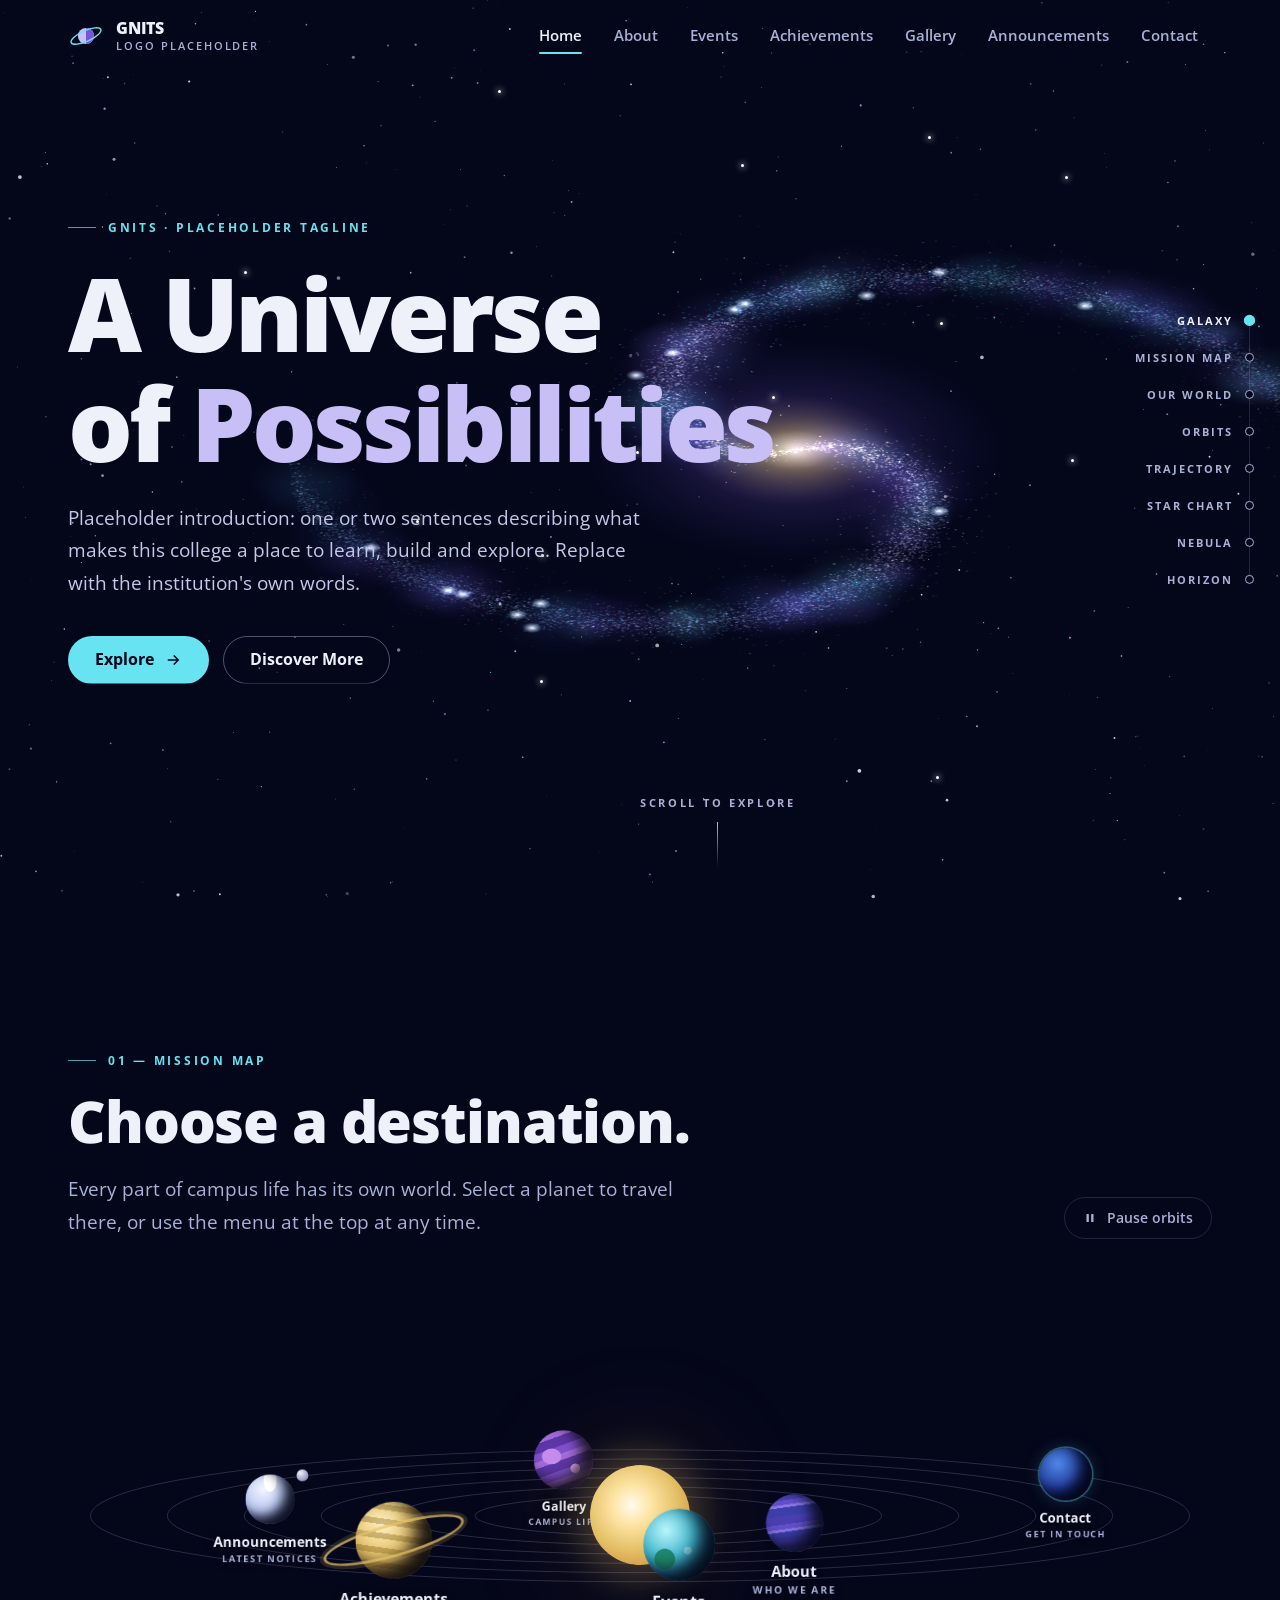
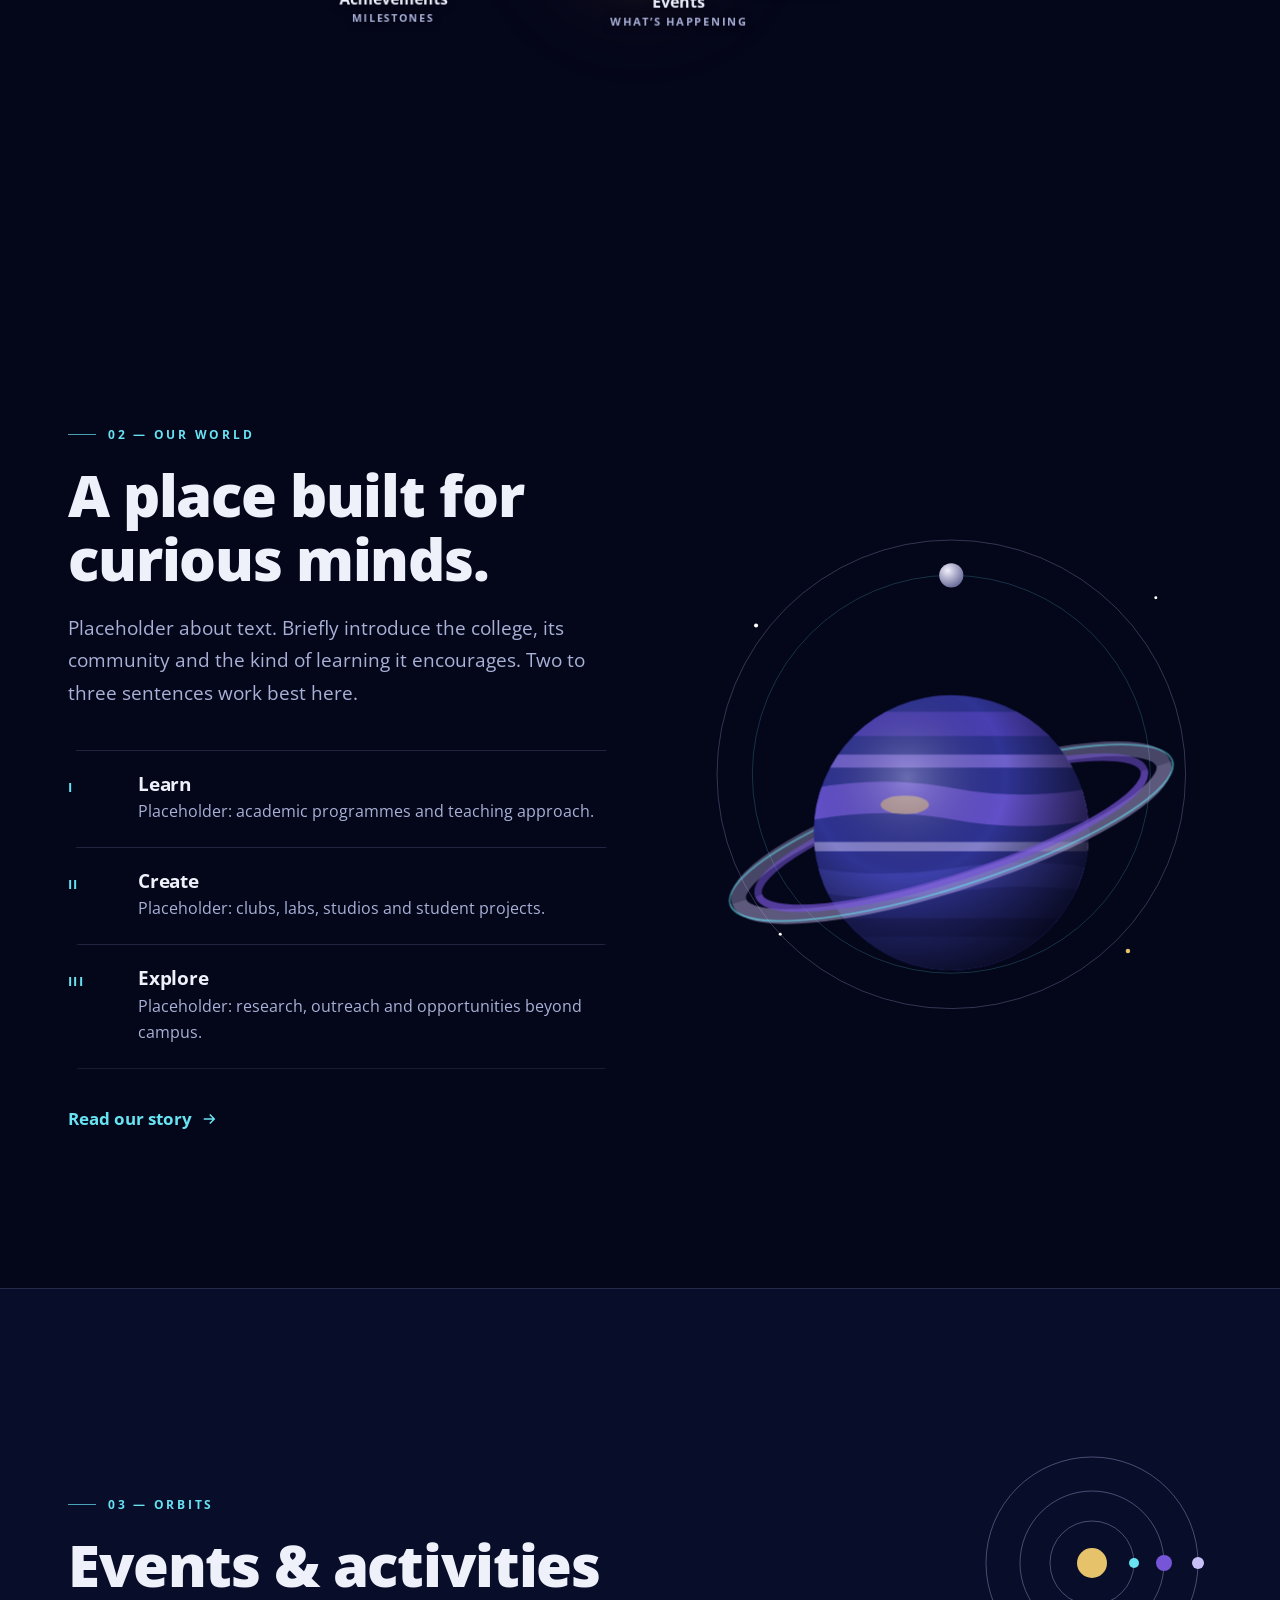
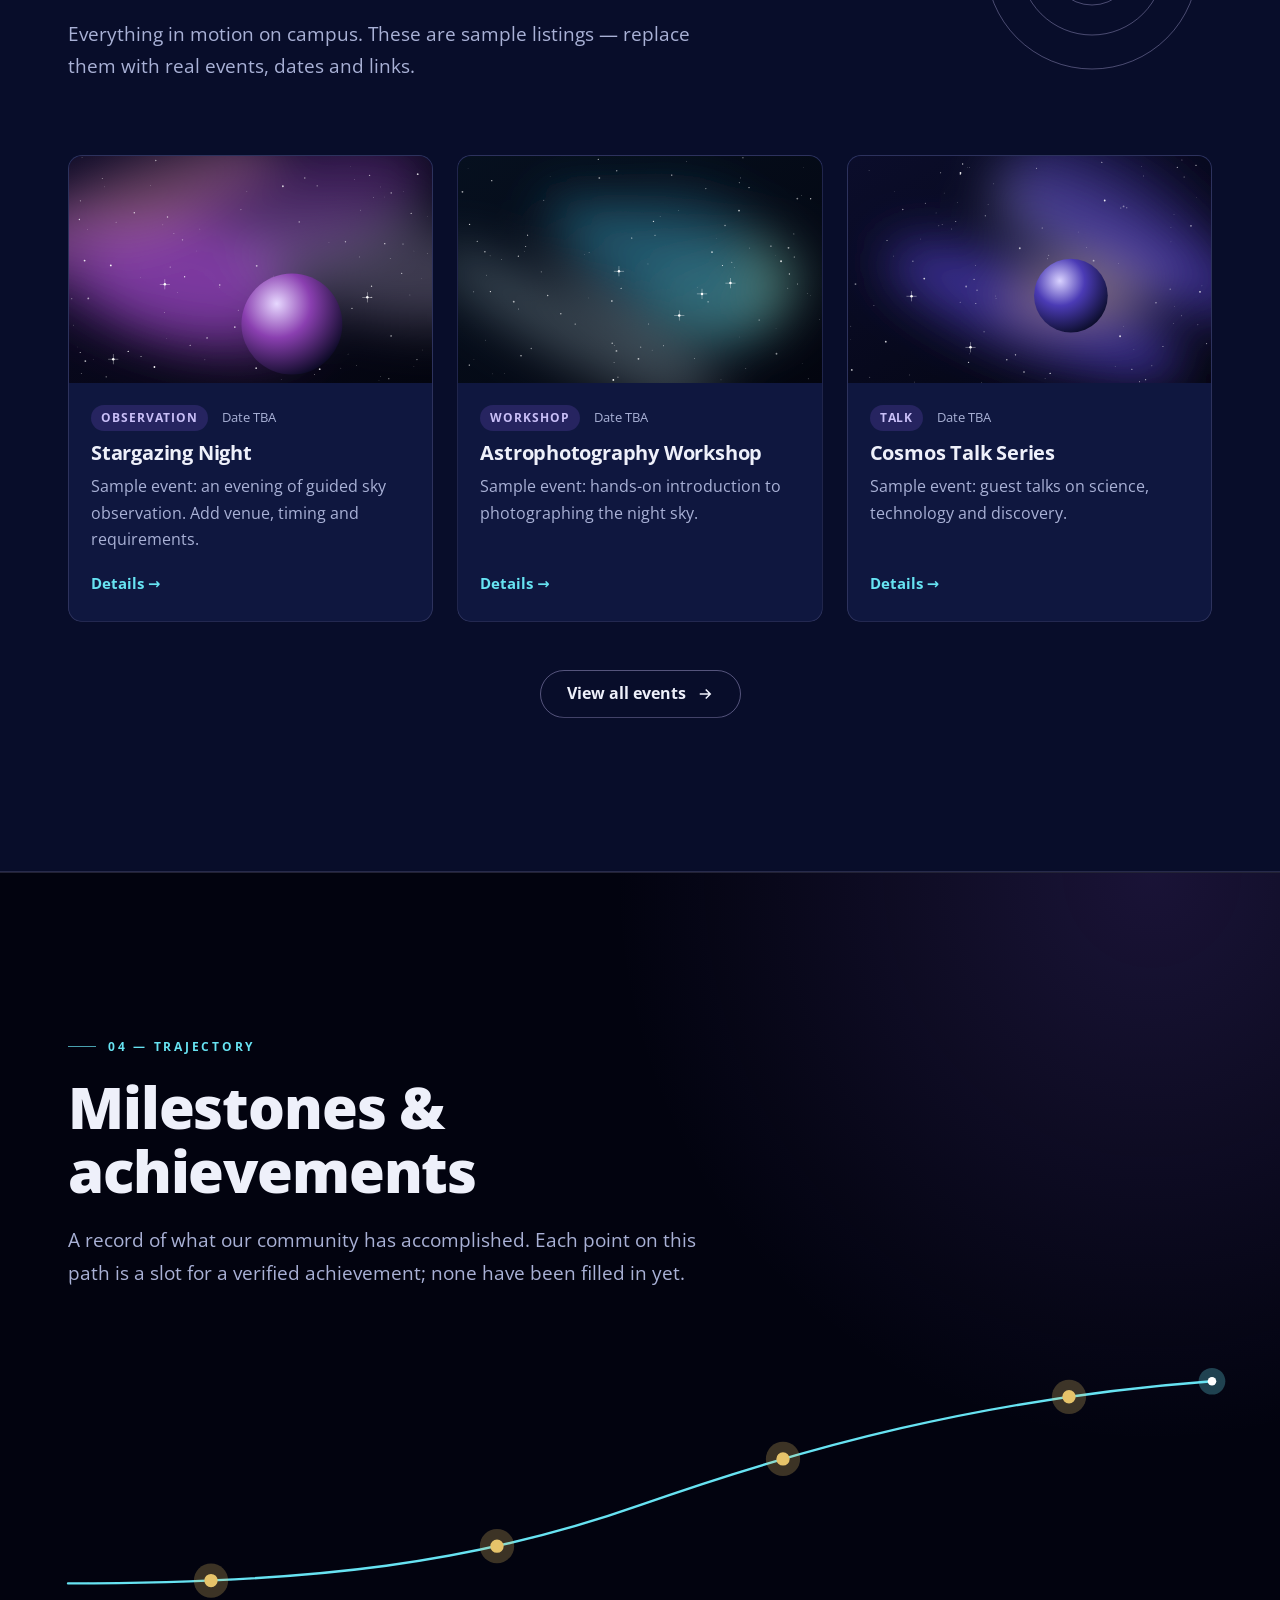
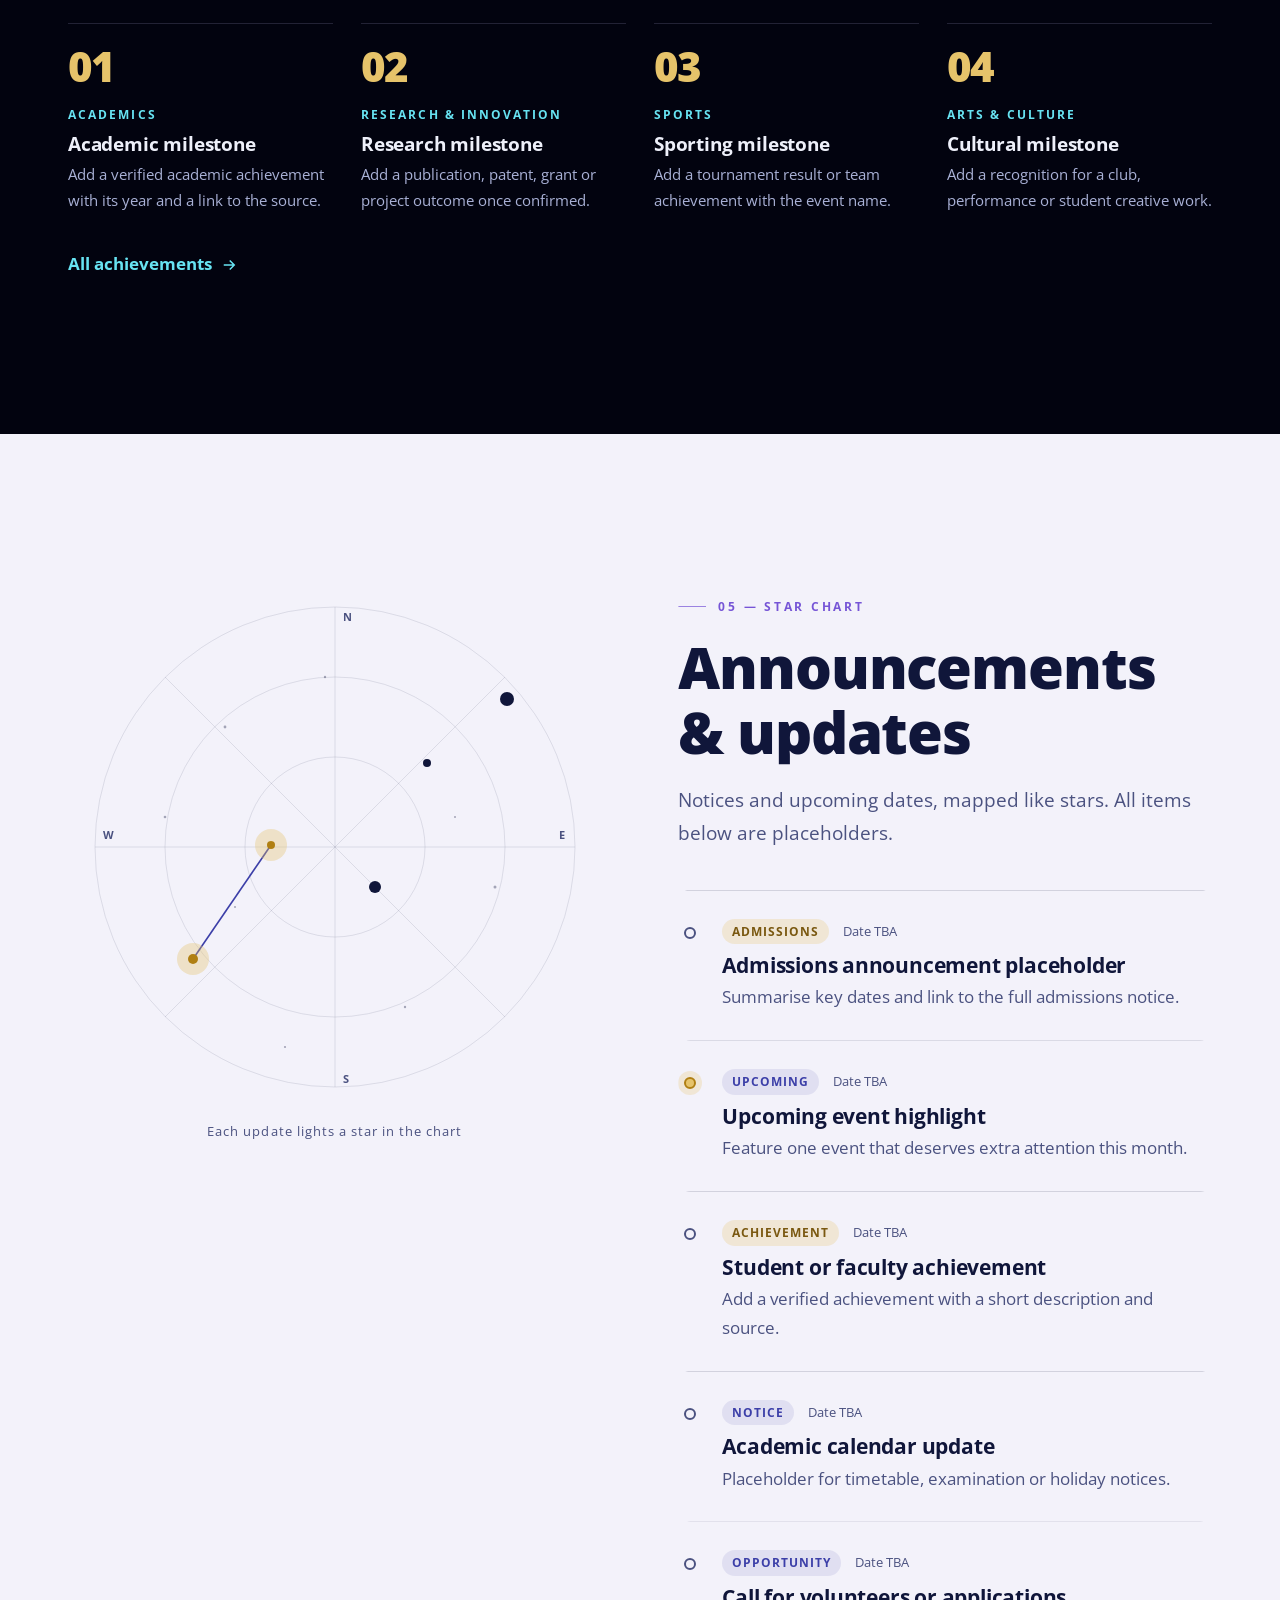
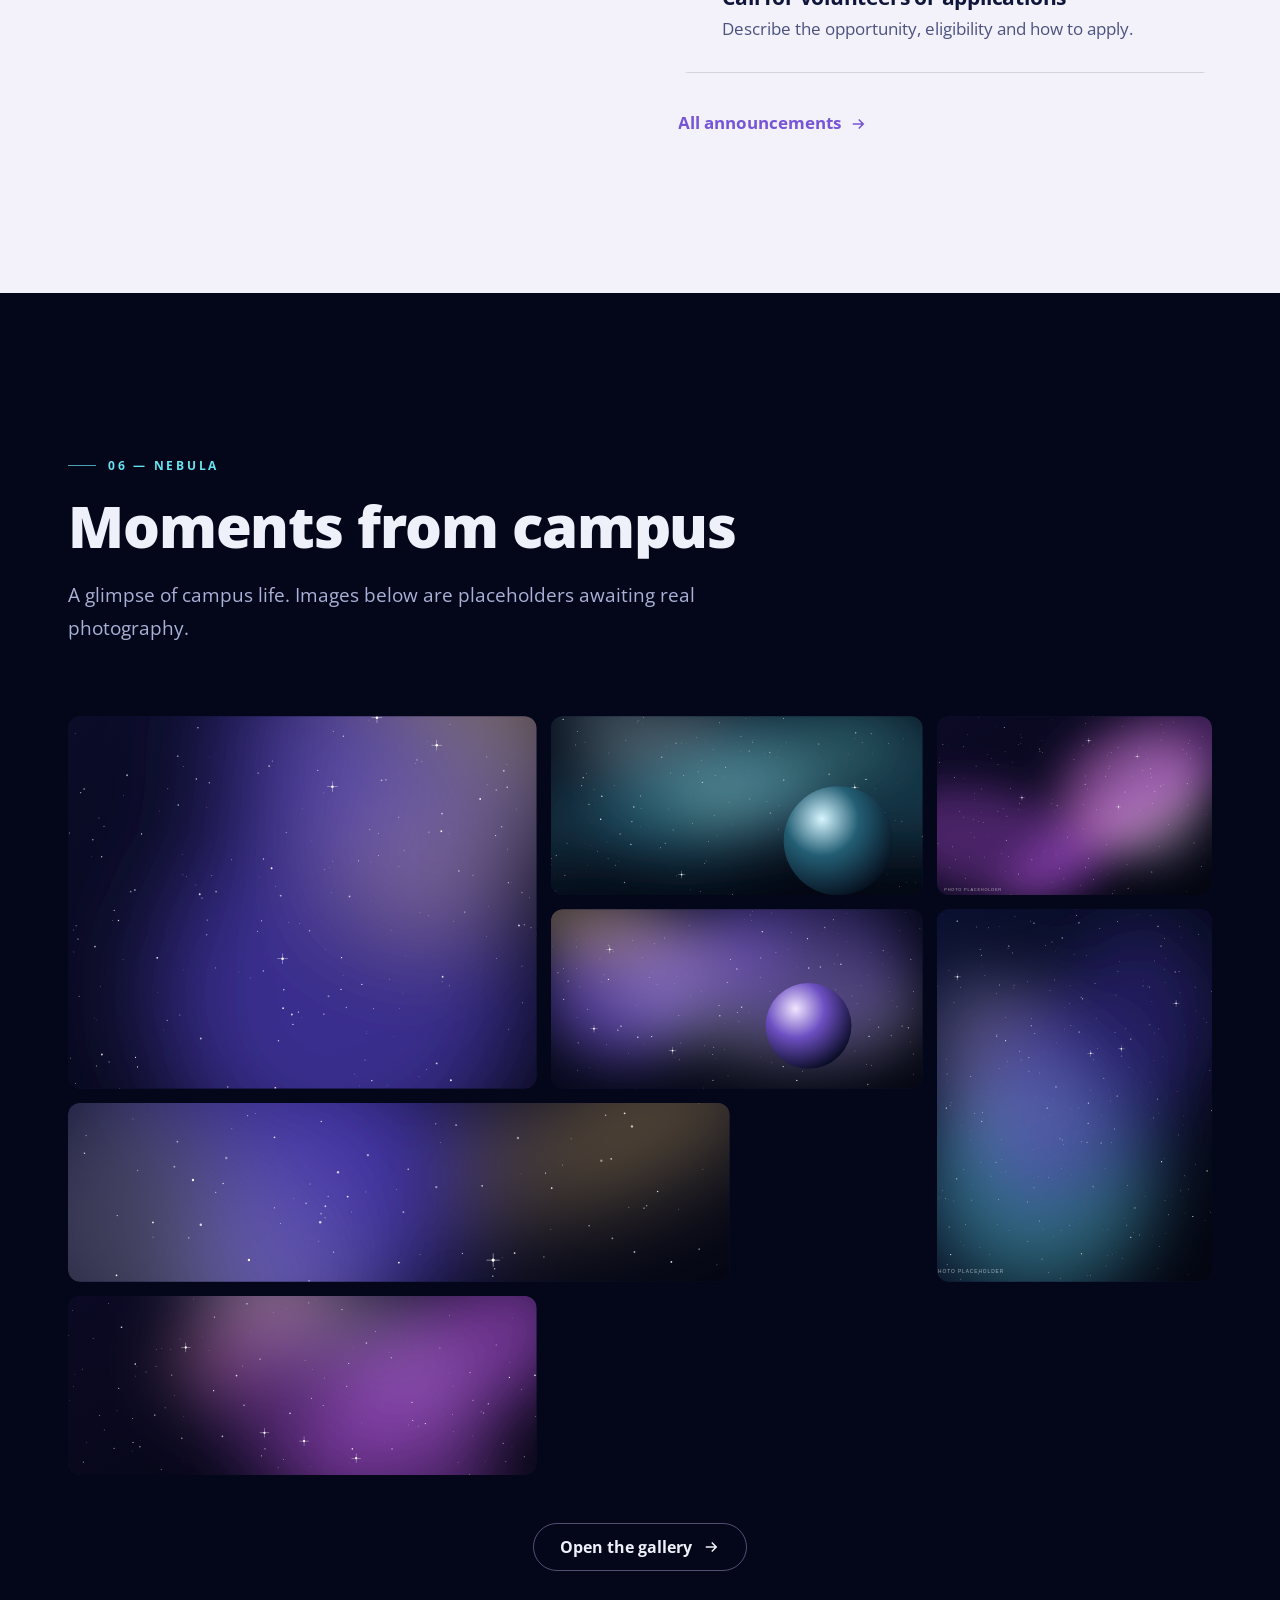
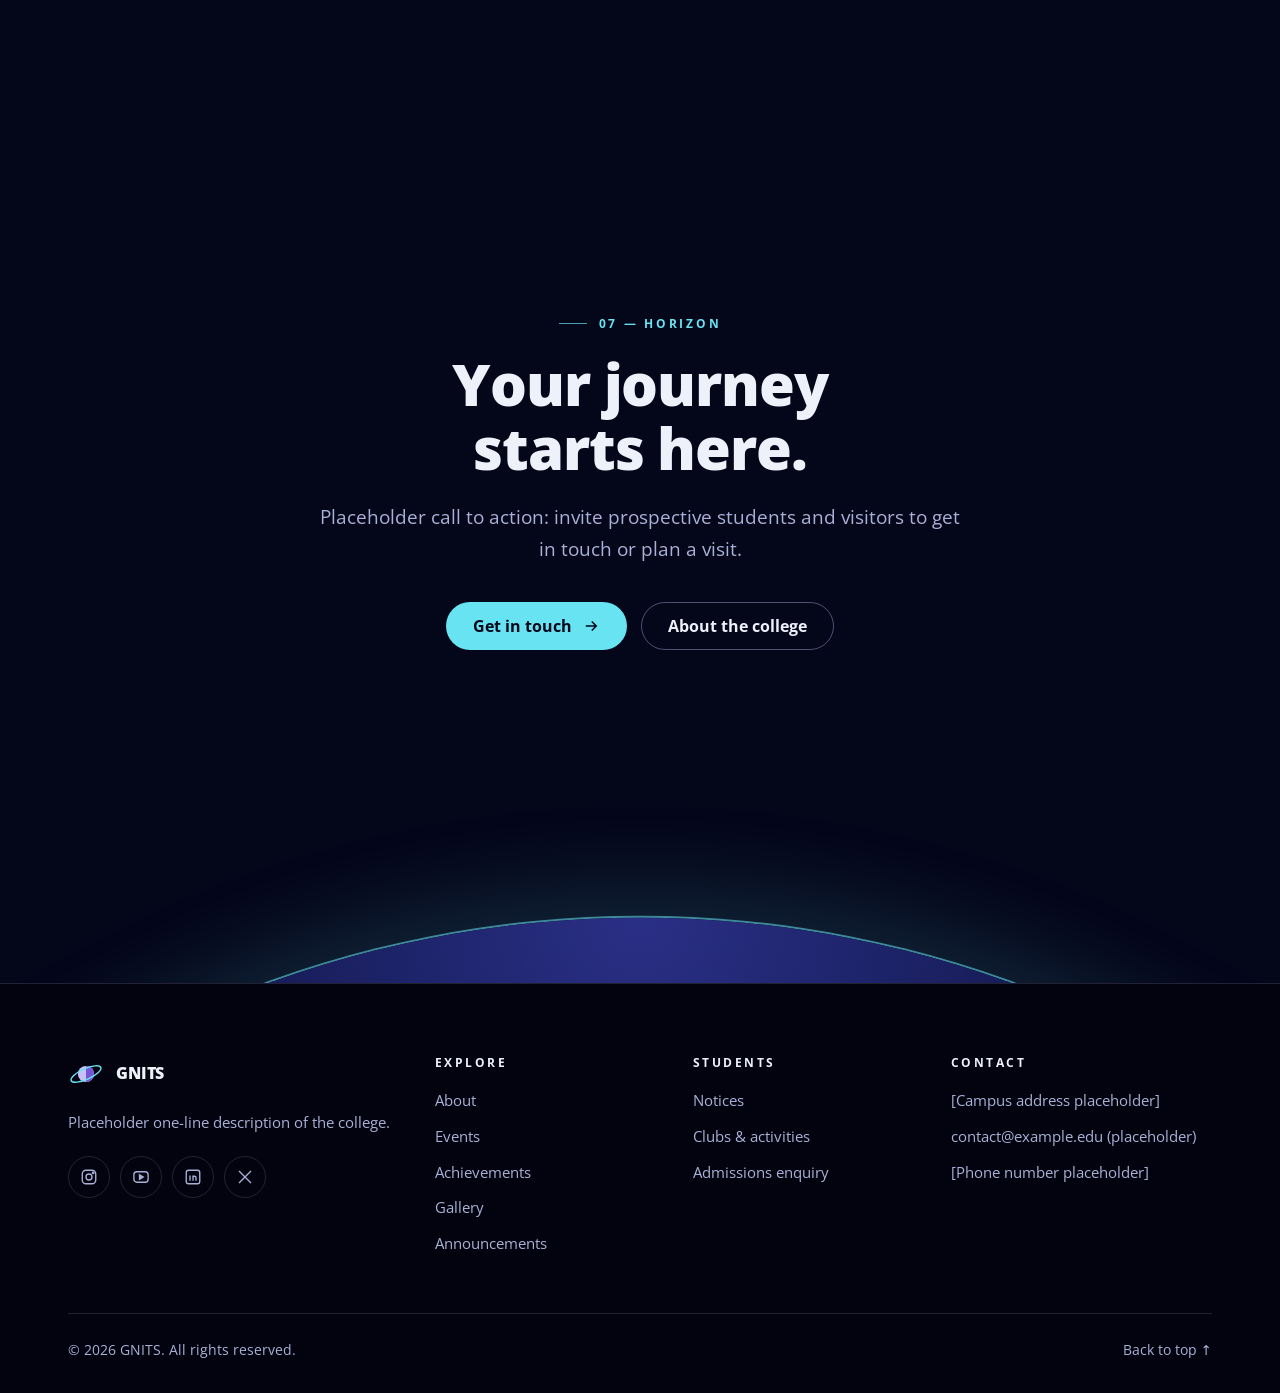
==== commit 71aaeb3d: "Updated project code" ====
--- a/index.html
+++ b/index.html
@@ -34,6 +34,7 @@
           <li><a href="index.html" aria-current="page">Home</a></li>
           <li><a href="about.html">About</a></li>
           <li><a href="events.html">Events</a></li>
+          <li><a href="achievements.html">Achievements</a></li>
           <li><a href="gallery.html">Gallery</a></li>
           <li><a href="announcements.html">Announcements</a></li>
           <li><a href="contact.html">Contact</a></li>
@@ -44,8 +45,10 @@
 
   <ol class="journey" aria-label="Page sections">
     <li><a href="#top" data-journey="top"><span>Galaxy</span></a></li>
+    <li><a href="#system" data-journey="system"><span>Mission map</span></a></li>
     <li><a href="#about" data-journey="about"><span>Our world</span></a></li>
     <li><a href="#events" data-journey="events"><span>Orbits</span></a></li>
+    <li><a href="#achievements" data-journey="achievements"><span>Trajectory</span></a></li>
     <li><a href="#announcements" data-journey="announcements"><span>Star chart</span></a></li>
     <li><a href="#gallery" data-journey="gallery"><span>Nebula</span></a></li>
     <li><a href="#horizon" data-journey="horizon"><span>Horizon</span></a></li>
@@ -66,13 +69,40 @@
           </h1>
           <p class="lead" data-reveal style="--d:4">Placeholder introduction: one or two sentences describing what makes this college a place to learn, build and explore. Replace with the institution's own words.</p>
           <div class="btn-row" data-reveal style="--d:5">
-            <a class="btn btn-primary" href="#events">Explore Events
+            <a class="btn btn-primary" href="#system">Explore
               <svg viewBox="0 0 24 24" fill="none" stroke="currentColor" stroke-width="2" aria-hidden="true"><path d="M5 12h14M13 6l6 6-6 6"/></svg></a>
             <a class="btn btn-ghost" href="#about">Discover More</a>
           </div>
         </div>
       </div>
-      <a class="scroll-cue" href="#about" data-reveal="fade" style="--d:8">Scroll to explore<i></i></a>
+      <a class="scroll-cue" href="#system" data-reveal="fade" style="--d:8">Scroll to explore<i></i></a>
+    </section>
+
+    <!-- 01 · Mission map: planets as destinations -->
+    <section class="system" id="system" data-section aria-labelledby="system-title">
+      <div class="container system-head">
+        <div>
+          <p class="eyebrow" data-reveal>01 — Mission map</p>
+          <h2 class="h-section" id="system-title" data-reveal style="--d:1">Choose a destination.</h2>
+          <p class="lead" data-reveal style="--d:2">Every part of campus life has its own world. Select a planet to travel there, or use the menu at the top at any time.</p>
+        </div>
+        <button class="orbit-toggle" type="button" aria-pressed="false" data-orbit-toggle hidden>
+          <svg viewBox="0 0 24 24" fill="currentColor" aria-hidden="true"><g class="i-pause"><rect x="6" y="5" width="4" height="14" rx="1"/><rect x="14" y="5" width="4" height="14" rx="1"/></g><path class="i-play" d="M7 5l12 7-12 7z"/></svg>
+          <span>Pause orbits</span>
+        </button>
+      </div>
+      <div class="orbit-map" data-orbit-map>
+        <svg class="orbit-rings" data-inview aria-hidden="true"></svg>
+        <div class="sun" aria-hidden="true"></div>
+        <ul class="worlds" aria-label="Destinations">
+          <li class="world" data-r=".30"><a href="#about"><span class="world-body w-about"></span><span class="world-label"><strong>About</strong><small>Who we are</small></span></a></li>
+          <li class="world" data-r=".44"><a href="#events"><span class="world-body w-events"></span><span class="world-label"><strong>Events</strong><small>What&rsquo;s happening</small></span></a></li>
+          <li class="world" data-r=".58"><a href="#achievements"><span class="world-body w-achieve"></span><span class="world-label"><strong>Achievements</strong><small>Milestones</small></span></a></li>
+          <li class="world" data-r=".72"><a href="#announcements"><span class="world-body w-notice"></span><span class="world-label"><strong>Announcements</strong><small>Latest notices</small></span></a></li>
+          <li class="world" data-r=".86"><a href="#gallery"><span class="world-body w-gallery"></span><span class="world-label"><strong>Gallery</strong><small>Campus life</small></span></a></li>
+          <li class="world" data-r="1"><a href="contact.html"><span class="world-body w-contact"></span><span class="world-label"><strong>Contact</strong><small>Get in touch</small></span></a></li>
+        </ul>
+      </div>
     </section>
 
     <!-- 02 · A world comes into view: about -->
@@ -197,7 +227,37 @@
       </div>
     </section>
 
-    <!-- 04 · Star chart: highlights & announcements (light section) -->
+    <!-- 04 · Trajectory: achievements -->
+    <section class="section trajectory" id="achievements" data-section data-trajectory>
+      <div class="container">
+        <div class="traj-head">
+          <p class="eyebrow" data-reveal>04 — Trajectory</p>
+          <h2 class="h-section" data-reveal style="--d:1">Milestones &amp; achievements</h2>
+          <p class="lead" data-reveal style="--d:2">A record of what our community has accomplished. Each point on this path is a slot for a verified achievement; none have been filled in yet.</p>
+        </div>
+        <div class="traj" data-traj>
+          <svg class="traj-svg" viewBox="0 0 1200 240" aria-hidden="true">
+            <path class="traj-guide" d="M0 228 C 260 228 430 206 600 146 S 960 34 1200 16"/>
+            <path class="traj-path" d="M0 228 C 260 228 430 206 600 146 S 960 34 1200 16"/>
+            <g class="traj-node" data-x="150"><circle class="halo" r="18"/><circle class="core" r="6"/></g>
+            <g class="traj-node" data-x="450"><circle class="halo" r="18"/><circle class="core" r="6"/></g>
+            <g class="traj-node" data-x="750"><circle class="halo" r="18"/><circle class="core" r="6"/></g>
+            <g class="traj-node" data-x="1050"><circle class="halo" r="18"/><circle class="core" r="6"/></g>
+            <g class="traj-probe"><circle r="14" class="probe-glow"/><circle r="4.5" class="probe-core"/></g>
+          </svg>
+          <ol class="milestones">
+            <li><span class="m-index">01</span><p class="m-cat">Academics</p><h3>Academic milestone</h3><p>Add a verified academic achievement with its year and a link to the source.</p></li>
+            <li><span class="m-index">02</span><p class="m-cat">Research &amp; innovation</p><h3>Research milestone</h3><p>Add a publication, patent, grant or project outcome once confirmed.</p></li>
+            <li><span class="m-index">03</span><p class="m-cat">Sports</p><h3>Sporting milestone</h3><p>Add a tournament result or team achievement with the event name.</p></li>
+            <li><span class="m-index">04</span><p class="m-cat">Arts &amp; culture</p><h3>Cultural milestone</h3><p>Add a recognition for a club, performance or student creative work.</p></li>
+          </ol>
+        </div>
+        <div class="btn-row" data-reveal><a class="text-link" href="achievements.html">All achievements
+          <svg width="18" height="18" viewBox="0 0 24 24" fill="none" stroke="currentColor" stroke-width="2" aria-hidden="true"><path d="M5 12h14M13 6l6 6-6 6"/></svg></a></div>
+      </div>
+    </section>
+
+    <!-- 05 · Star chart: announcements (light section) -->
     <section class="section on-light" id="announcements" data-section data-theme="light">
       <div class="container chart-grid">
         <div class="chart-sticky" data-reveal="scale" data-inview data-chart>
@@ -230,9 +290,9 @@
         </div>
 
         <div>
-          <p class="eyebrow" data-reveal>04 — Star chart</p>
-          <h2 class="h-section" data-reveal style="--d:1">Highlights &amp; announcements</h2>
-          <p class="lead" data-reveal style="--d:2">The latest updates, mapped like stars. All items below are placeholders.</p>
+          <p class="eyebrow" data-reveal>05 — Star chart</p>
+          <h2 class="h-section" data-reveal style="--d:1">Announcements &amp; updates</h2>
+          <p class="lead" data-reveal style="--d:2">Notices and upcoming dates, mapped like stars. All items below are placeholders.</p>
           <ol class="notice-list">
             <li class="notice" data-notice="0" data-reveal>
               <div class="notice-meta"><span class="chip gold">Admissions</span><time>Date TBA</time></div>
@@ -266,12 +326,12 @@
       </div>
     </section>
 
-    <!-- 05 · Nebula: gallery -->
+    <!-- 06 · Nebula: gallery -->
     <section class="section" id="gallery" data-section>
       <div class="container">
         <div class="section-head">
           <div>
-            <p class="eyebrow" data-reveal>05 — Nebula</p>
+            <p class="eyebrow" data-reveal>06 — Nebula</p>
             <h2 class="h-section" data-reveal style="--d:1">Moments from campus</h2>
             <p class="lead" data-reveal style="--d:2">A glimpse of campus life. Images below are placeholders awaiting real photography.</p>
           </div>
@@ -290,10 +350,10 @@
       </div>
     </section>
 
-    <!-- 06 · Horizon: closing call to action -->
+    <!-- 07 · Horizon: closing call to action -->
     <section class="horizon" id="horizon" data-section data-rise>
       <div class="container">
-        <p class="eyebrow" data-reveal>06 — Horizon</p>
+        <p class="eyebrow" data-reveal>07 — Horizon</p>
         <h2 class="h-section" data-reveal style="--d:1">Your journey starts here.</h2>
         <p class="lead" data-reveal style="--d:2">Placeholder call to action: invite prospective students and visitors to get in touch or plan a visit.</p>
         <div class="btn-row" data-reveal style="--d:3">
@@ -324,7 +384,7 @@
         </div>
         <div>
           <h2>Explore</h2>
-          <ul><li><a href="about.html">About</a></li><li><a href="events.html">Events</a></li><li><a href="gallery.html">Gallery</a></li><li><a href="announcements.html">Announcements</a></li></ul>
+          <ul><li><a href="about.html">About</a></li><li><a href="events.html">Events</a></li><li><a href="achievements.html">Achievements</a></li><li><a href="gallery.html">Gallery</a></li><li><a href="announcements.html">Announcements</a></li></ul>
         </div>
         <div>
           <h2>Students</h2>
--- a/assets/css/style.css
+++ b/assets/css/style.css
@@ -74,6 +74,8 @@
 }
 
 /* Fixed, once-drawn starfield behind every page */
+main { overflow-x: clip; }
+
 .starfield { position: fixed; inset: 0; width: 100%; height: 100%; z-index: -1; pointer-events: none; }
 
 /* ---------- Layout ---------- */
@@ -440,7 +442,7 @@
   .people { grid-template-columns: repeat(2, 1fr); }
 }
 
-@media (max-width: 900px) {
+@media (max-width: 1080px) {
   .nav-toggle { display: block; }
   .site-nav {
     position: fixed; inset: 0; z-index: 110; display: flex; flex-direction: column; justify-content: center;
@@ -459,8 +461,11 @@
   .nav-open .nav-list li:nth-child(4) { transition-delay: 0.12s; }
   .nav-open .nav-list li:nth-child(5) { transition-delay: 0.16s; }
   .nav-open .nav-list li:nth-child(6) { transition-delay: 0.2s; }
+  .nav-open .nav-list li:nth-child(7) { transition-delay: 0.24s; }
   .nav-open { overflow: hidden; }
-
+}
+
+@media (max-width: 900px) {
   .about-grid, .chart-grid, .two-col { grid-template-columns: 1fr; }
   .planet-stage { max-width: 420px; order: -1; }
   .chart-sticky { position: relative; top: 0; }
@@ -502,3 +507,158 @@
 .gallery-grid.uniform { grid-template-columns: repeat(3, 1fr); grid-auto-rows: clamp(200px, 20vw, 280px); }
 @media (max-width: 900px) { .gallery-grid.uniform { grid-template-columns: repeat(2, 1fr); grid-auto-rows: 200px; } }
 @media (max-width: 480px) { .gallery-grid.uniform { grid-template-columns: 1fr; grid-auto-rows: 220px; } }
+
+/* ==========================================================================
+   Mission map — planets as destinations (homepage, after the hero)
+   Without JS (or on small screens) the worlds form a simple grid; JS adds
+   .is-live and positions them on tilted orbits around the sun.
+   ========================================================================== */
+.system { position: relative; padding: clamp(96px, 11vw, 150px) 0 clamp(40px, 6vw, 80px); }
+.system-head { display: flex; justify-content: space-between; align-items: flex-end; gap: 32px; }
+.orbit-toggle {
+  flex: none; display: inline-flex; align-items: center; gap: 10px; min-height: 42px; padding: 0 18px;
+  border-radius: 999px; border: 1px solid var(--line); background: transparent; color: var(--muted);
+  font-size: 0.85rem; font-weight: 600; cursor: pointer; transition: color 0.2s, border-color 0.2s;
+}
+.orbit-toggle:hover { color: var(--text); border-color: var(--lavender); }
+.orbit-toggle svg { width: 14px; height: 14px; }
+.orbit-toggle .i-play, .orbit-toggle[aria-pressed="true"] .i-pause { display: none; }
+.orbit-toggle[aria-pressed="true"] .i-play { display: inline; }
+.orbit-toggle[hidden] { display: none; }
+
+.orbit-map { position: relative; max-width: 1320px; margin: clamp(32px, 5vw, 56px) auto 0; padding: 0 var(--gutter); }
+.worlds { list-style: none; margin: 0; padding: 0; display: grid; grid-template-columns: repeat(3, 1fr); gap: 36px 20px; }
+.world a {
+  display: flex; flex-direction: column; align-items: center; gap: 12px; text-decoration: none; color: var(--text);
+  border-radius: 12px; padding: 6px;
+}
+.world-label { text-align: center; white-space: nowrap; line-height: 1.25; text-shadow: 0 1px 10px var(--navy-950), 0 0 2px var(--navy-950); }
+.world-label strong { display: block; font-size: 0.98rem; font-weight: 700; transition: color 0.25s; }
+.world-label small { display: block; margin-top: 2px; font-size: 0.68rem; font-weight: 700; letter-spacing: 0.16em; text-transform: uppercase; color: var(--muted); }
+.world a:hover .world-label strong, .world a:focus-visible .world-label strong { color: var(--cyan); }
+.world a:hover .world-body, .world a:focus-visible .world-body { transform: scale(1.12); }
+
+/* Planets: CSS-only surfaces; the inset shadow is the night side. --s is the diameter. */
+.world { --s: 70px; --k: 1; }
+.world-body {
+  position: relative; display: block; width: calc(var(--s) * var(--k)); height: calc(var(--s) * var(--k)); border-radius: 50%;
+  transition: transform 0.45s var(--ease);
+  box-shadow: inset calc(var(--s) * -0.2) calc(var(--s) * -0.14) calc(var(--s) * 0.24) rgba(2, 3, 15, 0.88);
+}
+.world:nth-child(1) { --s: 62px; }
+.world:nth-child(2) { --s: 72px; }
+.world:nth-child(3) { --s: 80px; }
+.world:nth-child(4) { --s: 58px; }
+.world:nth-child(5) { --s: 76px; }
+.world:nth-child(6) { --s: 64px; }
+.w-about { background: repeating-linear-gradient(172deg, #4a3fb2 0 9px, #6250c9 9px 14px, #8a76e6 14px 17px, #3c3fa8 17px 26px) 0 0 / 200% 100%; animation: surface 30s linear infinite; }
+.w-events { background: radial-gradient(circle at 62% 58%, rgba(255,255,255,.35) 0 6%, transparent 7%), radial-gradient(ellipse at 30% 70%, #1f8a6e 0 14%, transparent 15%), radial-gradient(circle at 32% 30%, #b8f6fc, #3fb6cc 42%, #134f7c 82%); }
+.w-achieve { background: repeating-linear-gradient(8deg, rgba(122,88,16,.35) 0 6px, transparent 6px 15px), radial-gradient(circle at 34% 30%, #fff1c4, #e6c36a 42%, #8a6516 88%); }
+.w-achieve::before {
+  content: ""; position: absolute; left: 50%; top: 50%; width: 190%; height: 44%; border-radius: 50%;
+  border: 3px solid rgba(230, 195, 106, 0.75); box-shadow: 0 0 0 4px rgba(230, 195, 106, 0.16);
+  transform: translate(-50%, -50%) rotate(-16deg);
+}
+.w-notice { background: radial-gradient(ellipse at 50% 12%, #fff 0 18%, transparent 19%), radial-gradient(circle at 36% 30%, #f4f6ff, #b9c7f2 46%, #4f5fa0 92%); }
+.w-notice::after { content: ""; position: absolute; right: -16px; top: -6px; width: 14px; height: 14px; border-radius: 50%; background: radial-gradient(circle at 35% 30%, #f1eefc, #6a6d9d); }
+.w-gallery { background: radial-gradient(circle at 70% 64%, #f0b8ff 0 8%, transparent 9%), radial-gradient(ellipse at 30% 44%, #c58cf0 0 16%, transparent 17%), repeating-linear-gradient(160deg, #7e4fd0 0 10px, #a46be0 10px 18px, #5a35a8 18px 30px) 0 0 / 200% 100%; animation: surface 44s linear infinite; }
+.w-contact { background: radial-gradient(circle at 35% 30%, #4f86e8, #1d3592 55%, #0b1240);
+  box-shadow: inset calc(var(--s) * -0.2) calc(var(--s) * -0.14) calc(var(--s) * 0.24) rgba(2, 3, 15, 0.88), 0 0 0 2px rgba(103, 227, 242, 0.35), 0 0 22px rgba(103, 227, 242, 0.2); }
+@keyframes surface { to { background-position-x: -200%; } }
+
+.orbit-rings, .sun { display: none; }
+
+/* Live orrery (JS, wide screens) */
+.orbit-map.is-live { height: clamp(480px, 42vw, 580px); padding: 0; margin-top: 8px; }
+.is-live .orbit-rings { display: block; position: absolute; inset: 0; width: 100%; height: 100%; overflow: visible; }
+.is-live .orbit-rings .ring { fill: none; stroke: var(--lavender); stroke-opacity: 0.2; stroke-width: 1; transition: stroke-dashoffset 2.2s var(--ease), stroke-opacity 0.3s, stroke 0.3s; }
+.is-live .orbit-rings .ring.is-active { stroke: var(--cyan); stroke-opacity: 0.75; }
+.is-live .sun {
+  display: block; position: absolute; left: 50%; top: 50%; z-index: 10; width: 100px; height: 100px; margin: -50px 0 0 -50px;
+  border-radius: 50%; pointer-events: none;
+  background: radial-gradient(circle at 42% 40%, #fffaf0 0, #ffe6a8 22%, #e6c36a 52%, #c27a26 100%);
+  box-shadow: 0 0 40px 8px rgba(230, 195, 106, 0.32), 0 0 120px 30px rgba(230, 160, 70, 0.1);
+}
+.is-live .worlds { display: block; position: absolute; inset: 0; }
+.is-live .world { position: absolute; left: 0; top: 0; width: 0; height: 0; will-change: transform; }
+.is-live .world a { position: absolute; left: 0; top: 0; padding: 0; transform: translate(-50%, calc(var(--s) * var(--k) / -2)); }
+.is-live .world-label { transition: opacity 0.3s; }
+.is-live.has-active .world:not(.is-active) .world-label { opacity: 0.45; }
+
+/* ==========================================================================
+   Trajectory — achievements, a launch path that draws with scroll
+   ========================================================================== */
+.trajectory {
+  background: radial-gradient(ellipse 60% 70% at 90% 0%, rgba(118, 85, 214, 0.2), transparent 70%), #02030f;
+  border-top: 1px solid var(--line); overflow: hidden;
+}
+.traj-head { max-width: 760px; }
+.traj { --p: 1; margin-top: clamp(48px, 6vw, 80px); }
+.traj-svg { width: 100%; height: auto; overflow: visible; }
+.traj-guide { fill: none; stroke: var(--lavender); stroke-opacity: 0.25; stroke-width: 1.5; stroke-dasharray: 2 8; }
+.traj-path { fill: none; stroke: var(--cyan); stroke-width: 2.5; stroke-linecap: round; }
+.traj-node .core { fill: var(--gold); stroke: var(--gold); stroke-width: 2; transition: fill 0.4s, stroke 0.4s; }
+.traj-node .halo { fill: var(--gold); opacity: 0.25; transform-box: fill-box; transform-origin: center; transition: opacity 0.5s, transform 0.6s var(--ease); }
+.traj-probe { display: none; }
+.probe-core { fill: #fff; }
+.probe-glow { fill: var(--cyan); opacity: 0.28; }
+
+.milestones { list-style: none; margin: 28px 0 0; padding: 0; display: grid; grid-template-columns: repeat(4, 1fr); gap: 28px; position: relative; }
+.milestones li { padding-top: 22px; border-top: 1px solid var(--line); }
+.m-index { display: block; font-size: 2.6rem; font-weight: 800; letter-spacing: -0.04em; line-height: 1; color: var(--gold); transition: color 0.5s; }
+.m-cat { margin-top: 18px; font-size: 0.72rem; font-weight: 700; letter-spacing: 0.18em; text-transform: uppercase; color: var(--cyan); }
+.milestones h3 { margin-top: 8px; font-size: 1.2rem; font-weight: 700; letter-spacing: -0.01em; color: var(--text); transition: color 0.5s; }
+.milestones li p:last-child { margin-top: 8px; color: var(--muted); font-size: 0.95rem; }
+
+/* Scroll-driven state (JS adds .is-live; everything stays readable before it is reached) */
+.traj.is-live .traj-probe { display: inline; }
+.traj.is-live .traj-node .core { fill: #02030f; stroke: var(--lavender); }
+.traj.is-live .traj-node .halo { opacity: 0; transform: scale(0.4); }
+.traj.is-live .traj-node.is-reached .core { fill: var(--gold); stroke: var(--gold); }
+.traj.is-live .traj-node.is-reached .halo { opacity: 0.25; transform: none; }
+.traj.is-live .m-index { color: var(--lavender); }
+.traj.is-live h3 { color: var(--muted); }
+.traj.is-live li.is-reached .m-index { color: var(--gold); }
+.traj.is-live li.is-reached h3 { color: var(--text); }
+
+/* Achievements page: category grid */
+.ach-grid { display: grid; grid-template-columns: repeat(3, 1fr); border-top: 1px solid var(--line); }
+.ach-cat { padding: 36px 32px 40px; border-bottom: 1px solid var(--line); }
+.ach-cat:nth-child(3n+1) { padding-left: 0; }
+.ach-cat:nth-child(3n) { padding-right: 0; }
+.ach-cat:not(:nth-child(3n)) { border-right: 1px solid var(--line); }
+.ach-cat svg { width: 44px; height: 44px; margin-bottom: 18px; }
+.ach-cat h3 { font-size: 1.25rem; font-weight: 700; }
+.ach-cat > p { margin-top: 8px; color: var(--muted); font-size: 0.97rem; }
+.ach-cat ul { margin: 16px 0 0; padding: 0; list-style: none; display: grid; gap: 8px; font-size: 0.92rem; }
+.ach-cat li { padding-left: 18px; position: relative; color: var(--muted); }
+.ach-cat li::before { content: ""; position: absolute; left: 0; top: 0.62em; width: 6px; height: 6px; border-radius: 50%; border: 1.5px solid var(--gold); }
+
+@media (max-width: 1080px) {
+  .orbit-map.is-live { height: 500px; }
+  .is-live .world { --k: 0.8; }
+}
+@media (max-width: 900px) {
+  .ach-grid { grid-template-columns: 1fr 1fr; }
+  .ach-cat, .ach-cat:nth-child(n) { padding: 32px 24px 36px 0; border-right: 0; }
+  .ach-cat:nth-child(odd) { border-right: 1px solid var(--line); }
+  .ach-cat:nth-child(even) { padding-left: 24px; padding-right: 0; }
+}
+@media (max-width: 760px) {
+  .system-head { display: block; }
+  .worlds { grid-template-columns: 1fr 1fr; gap: 28px 12px; }
+  .world { --k: 0.85; }
+  .traj-svg { display: none; }
+  .milestones { grid-template-columns: 1fr; gap: 0; margin-top: 0; padding-left: 34px; }
+  .milestones::before, .milestones::after { content: ""; position: absolute; left: 7px; top: 8px; bottom: 8px; width: 2px; background: var(--line); }
+  .milestones::after { background: var(--cyan); transform-origin: top; transform: scaleY(var(--p)); }
+  .milestones li { position: relative; padding: 0 0 36px; border: 0; }
+  .milestones li::before { content: ""; position: absolute; left: -33px; top: 6px; width: 14px; height: 14px; border-radius: 50%; background: var(--gold); border: 2px solid var(--gold); z-index: 1; transition: background 0.4s, border-color 0.4s; }
+  .traj.is-live .milestones li::before { background: #02030f; border-color: var(--lavender); }
+  .traj.is-live .milestones li.is-reached::before { background: var(--gold); border-color: var(--gold); }
+  .m-index { font-size: 1.9rem; }
+}
+@media (max-width: 560px) {
+  .ach-grid { grid-template-columns: 1fr; }
+  .ach-cat:nth-child(n) { padding: 28px 0 32px; border-right: 0; }
+}
